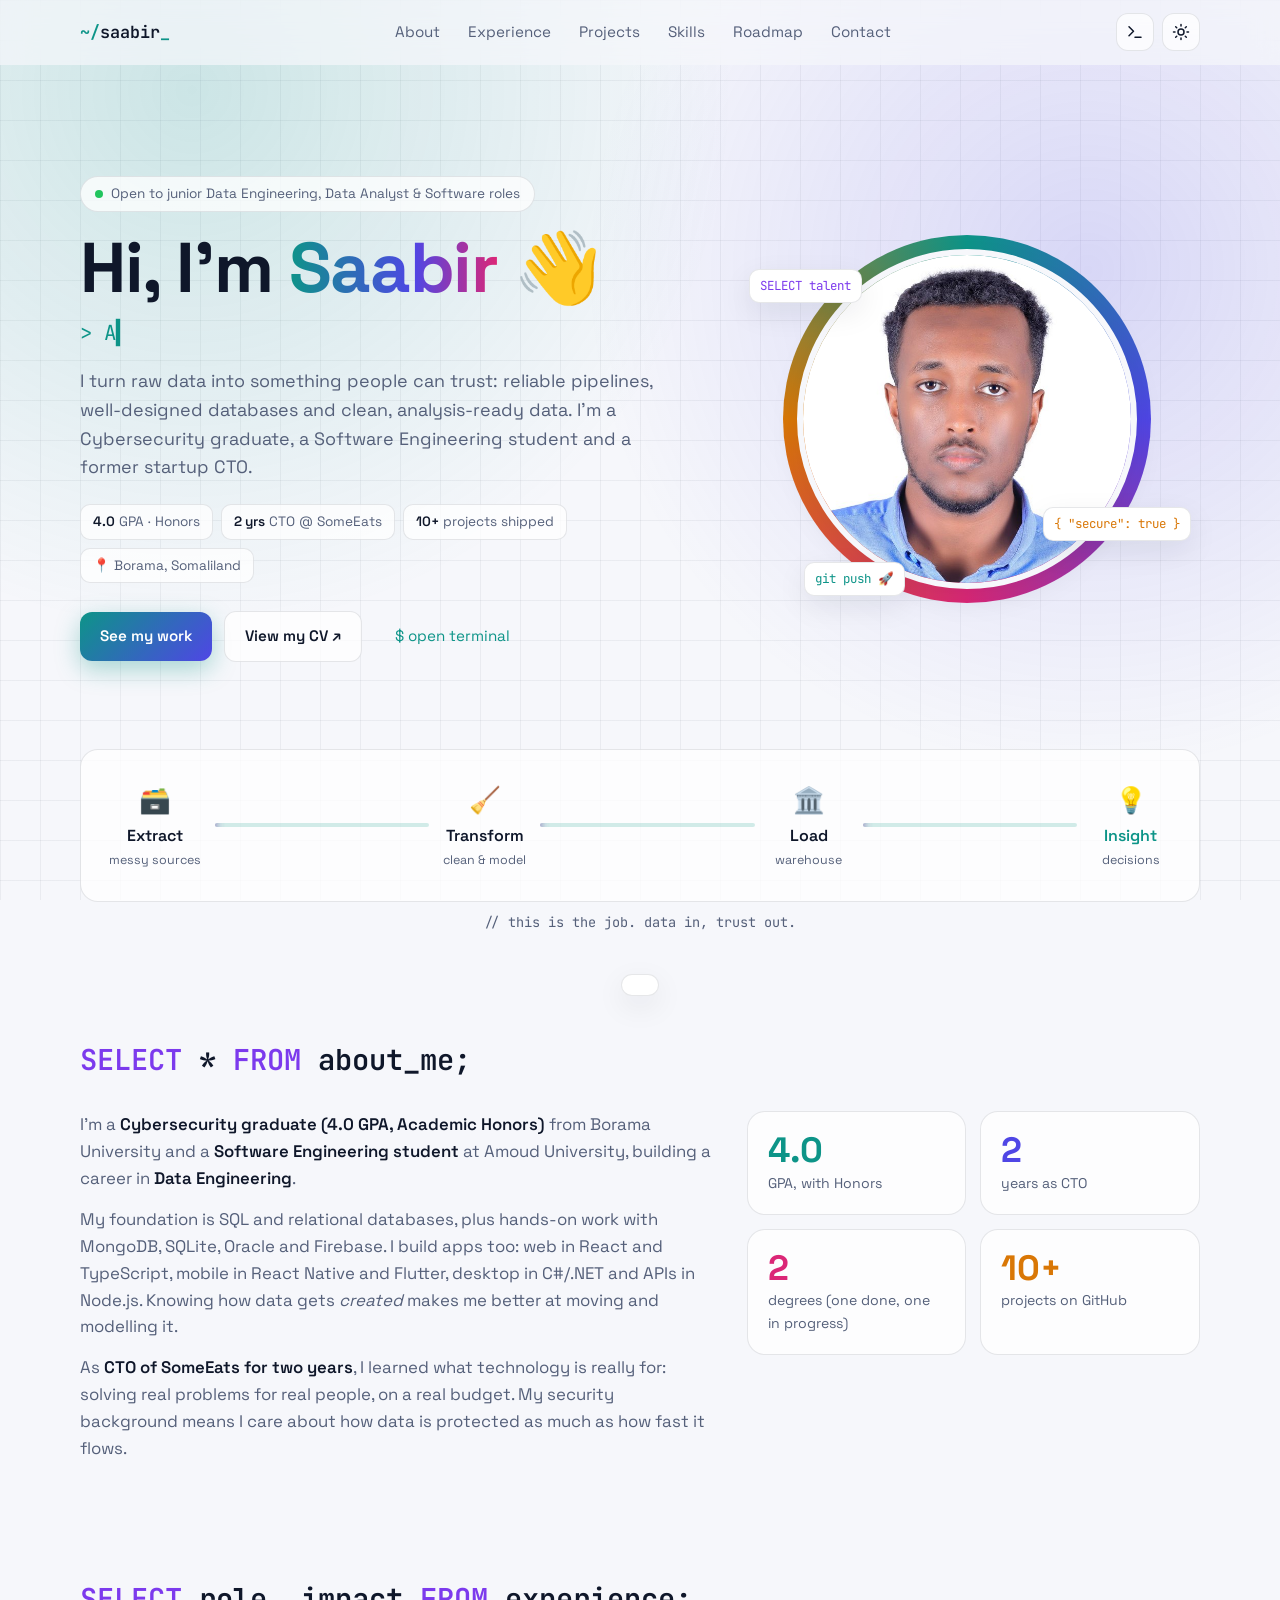
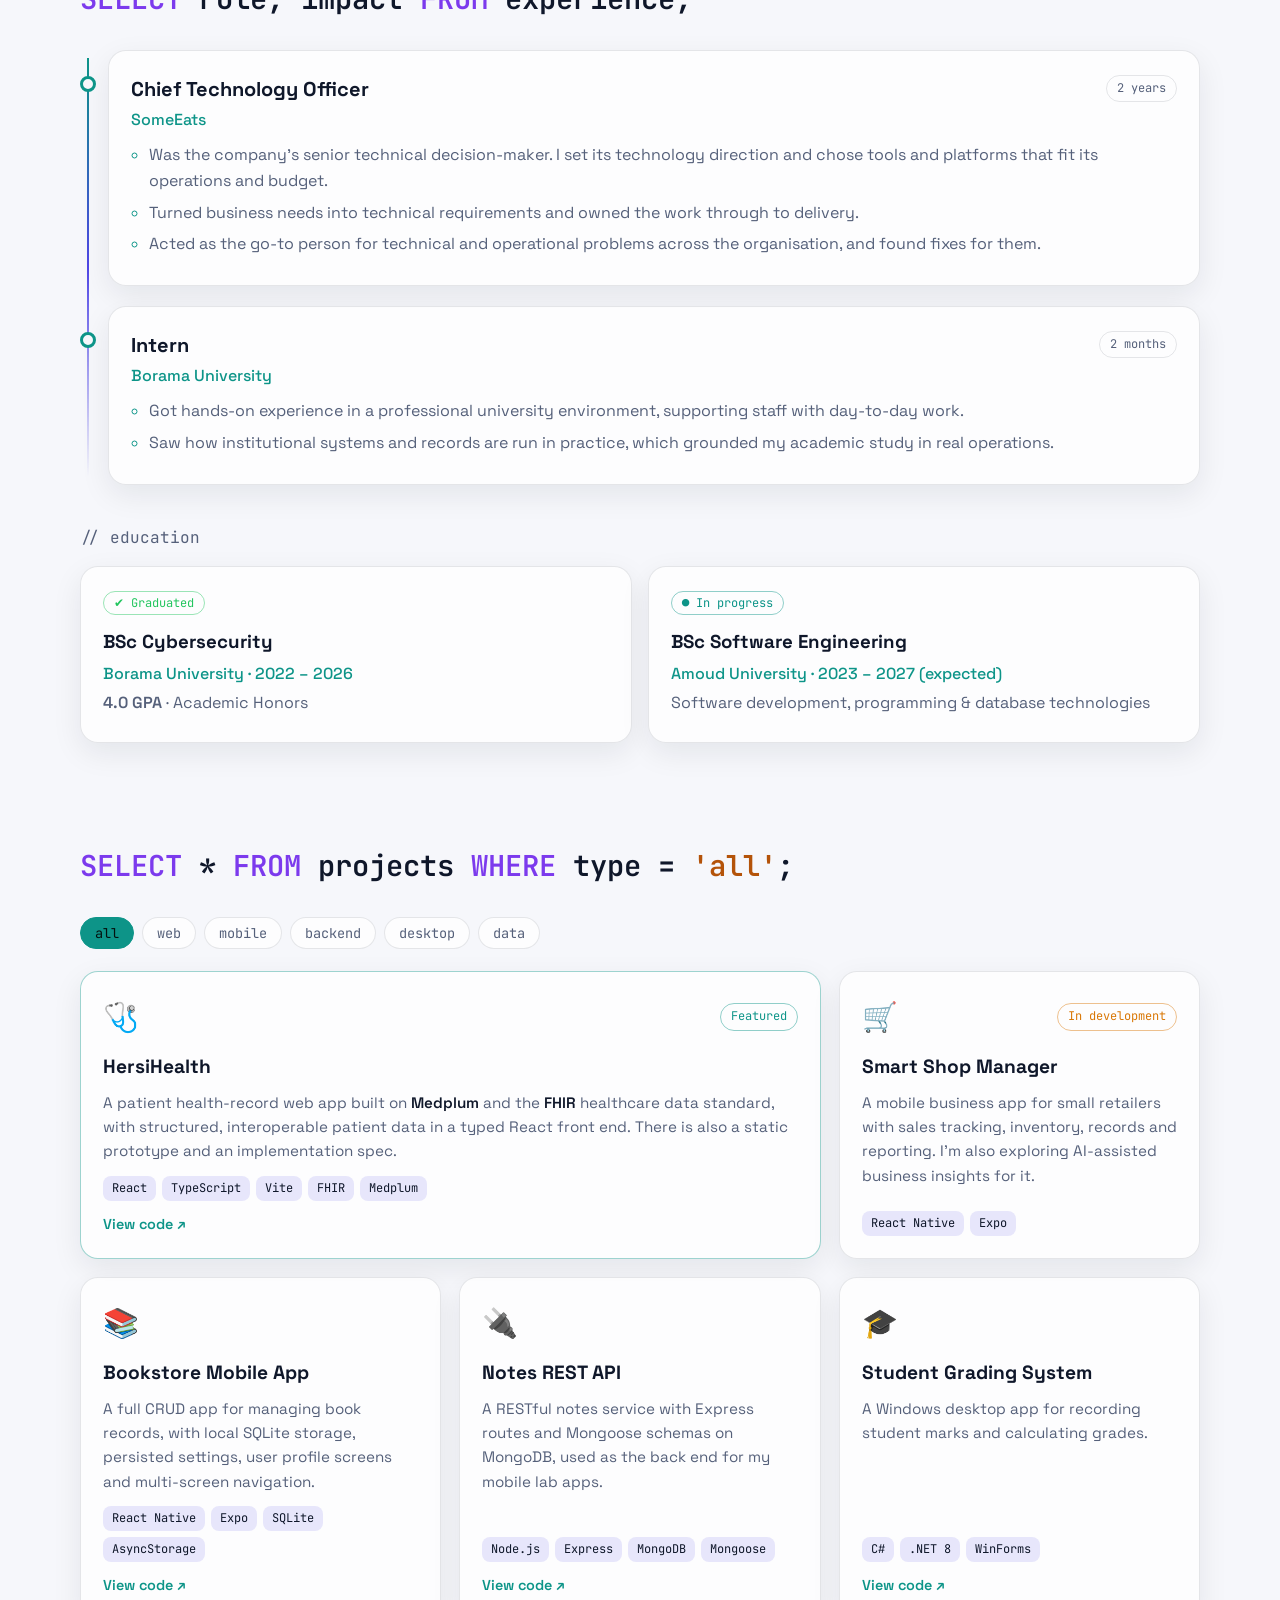
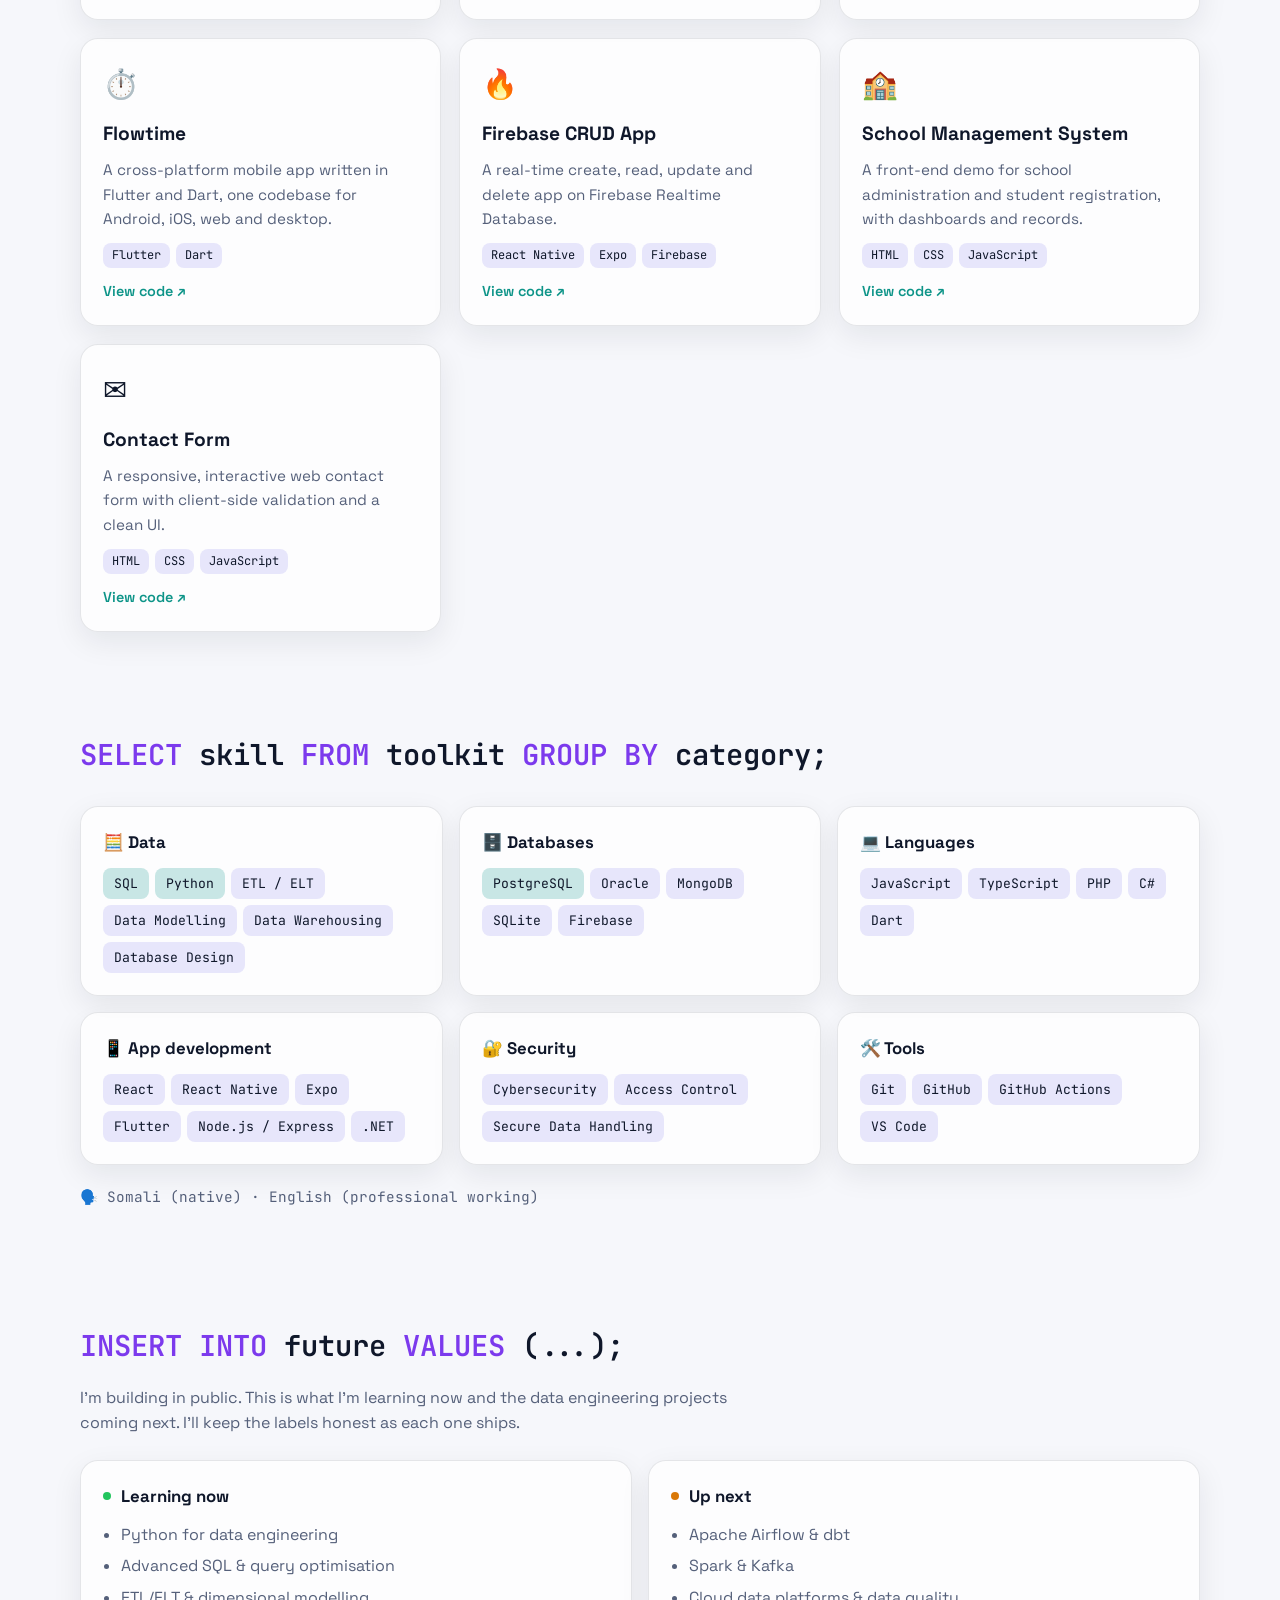
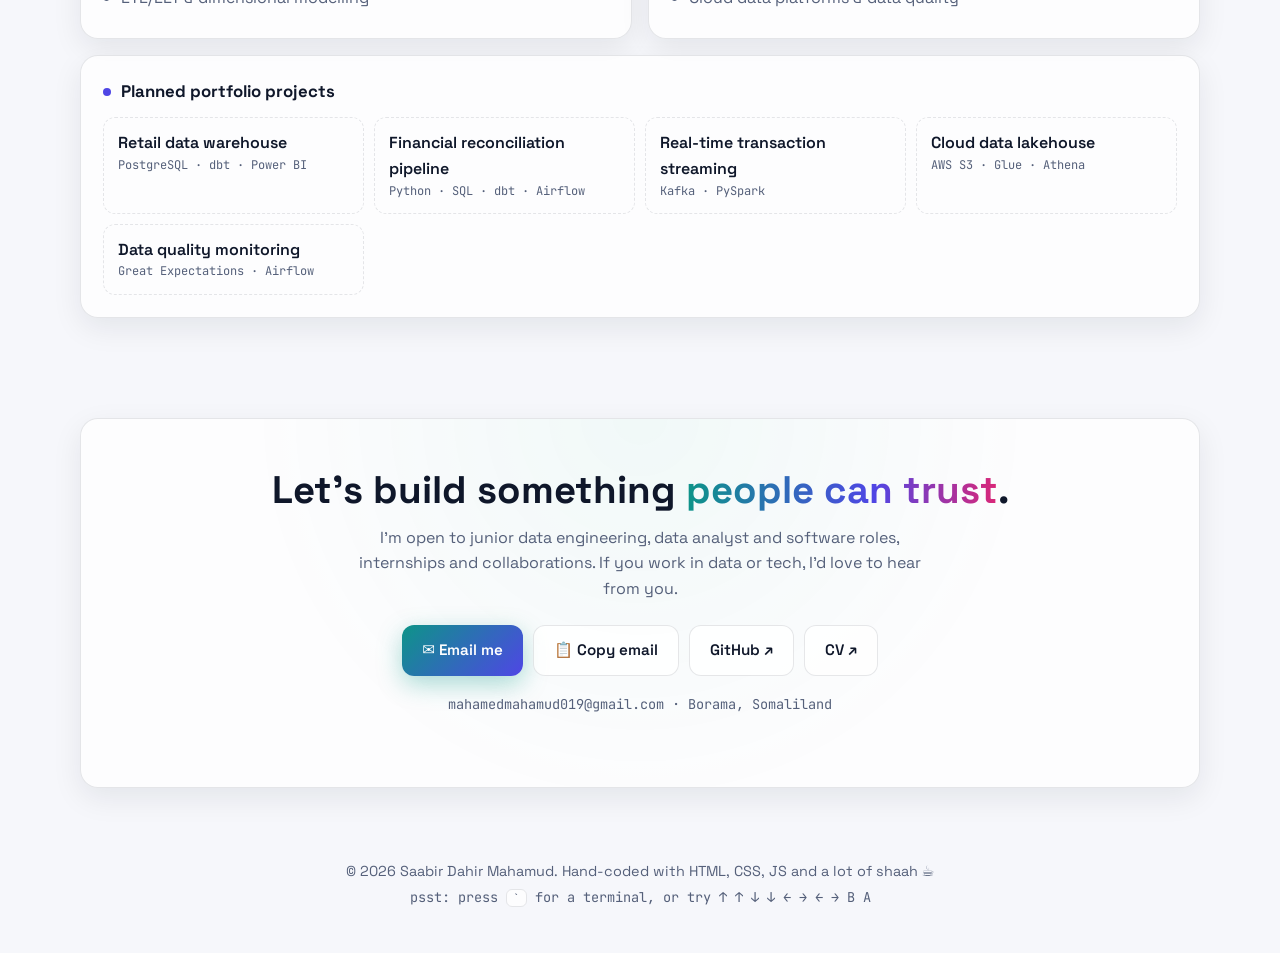
==== index.html @ 899d1f07 "Launch portfolio site and CV Co-Authored-By: Claude Opus 5.5 <noreply@anthropic.com>" ====
<!DOCTYPE html>
<html lang="en">
<head>
  <meta charset="UTF-8">
  <meta name="viewport" content="width=device-width, initial-scale=1.0">
  <title>Saabir Dahir Mahamud · Data Engineer in the making</title>
  <meta name="description" content="Saabir Dahir Mahamud: aspiring Data Engineer, Cybersecurity graduate (4.0 GPA, Honors), Software Engineering student and former CTO of SomeEats. Based in Borama, Somaliland.">
  <meta property="og:title" content="Saabir Dahir Mahamud · Data Engineer in the making">
  <meta property="og:description" content="I turn raw data into something people can trust.">
  <meta property="og:image" content="https://mahamed7.github.io/assets/saabir.jpg">
  <meta name="theme-color" content="#0b1020">
  <link rel="icon" href="data:image/svg+xml,<svg xmlns='http://www.w3.org/2000/svg' viewBox='0 0 100 100'><rect width='100' height='100' rx='22' fill='%230b1020'/><text x='50' y='68' font-size='52' text-anchor='middle' fill='%232dd4bf' font-family='monospace' font-weight='700'>S_</text></svg>">
  <link rel="preconnect" href="https://fonts.googleapis.com">
  <link rel="preconnect" href="https://fonts.gstatic.com" crossorigin>
  <link href="https://fonts.googleapis.com/css2?family=JetBrains+Mono:wght@400;600&family=Space+Grotesk:wght@400;500;600;700&display=swap" rel="stylesheet">
  <link rel="stylesheet" href="style.css">
  <script>
    // Apply saved/system theme before paint to avoid a flash
    (function () {
      var t = null;
      try { t = localStorage.getItem('theme'); } catch (e) {}
      if (!t) t = window.matchMedia && window.matchMedia('(prefers-color-scheme: light)').matches ? 'light' : 'dark';
      document.documentElement.setAttribute('data-theme', t);
    })();
  </script>
</head>
<body>
  <div class="bg-grid" aria-hidden="true"></div>
  <div class="progress" id="progress" aria-hidden="true"></div>

  <!-- ========== NAV ========== -->
  <header class="nav" id="nav">
    <div class="wrap nav-inner">
      <a href="#top" class="logo" aria-label="Home"><span class="prompt">~/</span>saabir<span class="caret">_</span></a>
      <nav class="nav-links" id="navLinks" aria-label="Main">
        <a href="#about">About</a>
        <a href="#experience">Experience</a>
        <a href="#projects">Projects</a>
        <a href="#skills">Skills</a>
        <a href="#roadmap">Roadmap</a>
        <a href="#contact">Contact</a>
      </nav>
      <div class="nav-actions">
        <button class="icon-btn" id="termBtn" title="Open terminal (press `)" aria-label="Open terminal">
          <svg viewBox="0 0 24 24" width="18" height="18" fill="none" stroke="currentColor" stroke-width="2" stroke-linecap="round" stroke-linejoin="round"><polyline points="4 17 10 11 4 5"/><line x1="12" y1="19" x2="20" y2="19"/></svg>
        </button>
        <button class="icon-btn" id="themeBtn" title="Toggle theme" aria-label="Toggle light and dark theme">
          <svg class="sun" viewBox="0 0 24 24" width="18" height="18" fill="none" stroke="currentColor" stroke-width="2" stroke-linecap="round"><circle cx="12" cy="12" r="4"/><path d="M12 2v2M12 20v2M4.9 4.9l1.4 1.4M17.7 17.7l1.4 1.4M2 12h2M20 12h2M4.9 19.1l1.4-1.4M17.7 6.3l1.4-1.4"/></svg>
          <svg class="moon" viewBox="0 0 24 24" width="18" height="18" fill="none" stroke="currentColor" stroke-width="2" stroke-linecap="round" stroke-linejoin="round"><path d="M21 12.8A9 9 0 1 1 11.2 3a7 7 0 0 0 9.8 9.8z"/></svg>
        </button>
        <button class="icon-btn menu-btn" id="menuBtn" aria-label="Open menu" aria-expanded="false">
          <svg viewBox="0 0 24 24" width="20" height="20" fill="none" stroke="currentColor" stroke-width="2" stroke-linecap="round"><path d="M4 7h16M4 12h16M4 17h16"/></svg>
        </button>
      </div>
    </div>
  </header>

  <main id="top">
    <!-- ========== HERO ========== -->
    <section class="hero wrap">
      <div class="hero-text">
        <span class="status-chip"><span class="dot"></span> Open to junior Data Engineering, Data Analyst &amp; Software roles</span>
        <h1>Hi, I'm <span class="grad">Saabir</span> <span class="wave" aria-hidden="true">👋</span></h1>
        <p class="role mono">&gt; <span id="typed">Aspiring Data Engineer</span><span class="cursor">▍</span></p>
        <p class="lead">I turn raw data into something people can trust: reliable pipelines, well-designed databases and clean, analysis-ready data. I'm a Cybersecurity graduate, a Software Engineering student and a former startup CTO.</p>
        <div class="hero-badges">
          <span class="badge"><b>4.0</b> GPA · Honors</span>
          <span class="badge"><b>2 yrs</b> CTO @ SomeEats</span>
          <span class="badge"><b>10+</b> projects shipped</span>
          <span class="badge">📍 Borama, Somaliland</span>
        </div>
        <div class="hero-cta">
          <a href="#projects" class="btn primary">See my work</a>
          <a href="resume.html" class="btn ghost">View my CV ↗</a>
          <button class="btn text mono" id="heroTerm">$ open terminal</button>
        </div>
      </div>
      <div class="hero-photo">
        <div class="ring" aria-hidden="true"></div>
        <img src="assets/saabir.jpg" alt="Portrait of Saabir Dahir Mahamud" width="320" height="320">
        <div class="float-tag t1 mono">SELECT talent</div>
        <div class="float-tag t2 mono">{ "secure": true }</div>
        <div class="float-tag t3 mono">git push 🚀</div>
      </div>
    </section>

    <!-- ========== PIPELINE ========== -->
    <section class="wrap pipeline-wrap" aria-label="How I think about data">
      <div class="pipeline" id="pipeline">
        <div class="stage"><span class="ico">🗃️</span><b>Extract</b><small>messy sources</small></div>
        <div class="pipe"><i></i><i></i><i></i></div>
        <div class="stage"><span class="ico">🧹</span><b>Transform</b><small>clean &amp; model</small></div>
        <div class="pipe"><i></i><i></i><i></i></div>
        <div class="stage"><span class="ico">🏛️</span><b>Load</b><small>warehouse</small></div>
        <div class="pipe"><i></i><i></i><i></i></div>
        <div class="stage glow"><span class="ico">💡</span><b>Insight</b><small>decisions</small></div>
      </div>
      <p class="pipeline-cap mono">// this is the job. data in, trust out.</p>
    </section>

    <!-- ========== ABOUT ========== -->
    <section id="about" class="section wrap reveal">
      <h2 class="sec-title"><span class="mono kw">SELECT</span> * <span class="mono kw">FROM</span> about_me;</h2>
      <div class="about-grid">
        <div class="about-text">
          <p>I'm a <b>Cybersecurity graduate (4.0 GPA, Academic Honors)</b> from Borama University and a <b>Software Engineering student</b> at Amoud University, building a career in <b>Data Engineering</b>.</p>
          <p>My foundation is SQL and relational databases, plus hands-on work with MongoDB, SQLite, Oracle and Firebase. I build apps too: web in React and TypeScript, mobile in React Native and Flutter, desktop in C#/.NET and APIs in Node.js. Knowing how data gets <i>created</i> makes me better at moving and modelling it.</p>
          <p>As <b>CTO of SomeEats for two years</b>, I learned what technology is really for: solving real problems for real people, on a real budget. My security background means I care about how data is protected as much as how fast it flows.</p>
        </div>
        <div class="facts">
          <div class="fact"><span class="num" data-count="4.0" data-dec="1">0</span><span>GPA, with Honors</span></div>
          <div class="fact"><span class="num" data-count="2">0</span><span>years as CTO</span></div>
          <div class="fact"><span class="num" data-count="2">0</span><span>degrees (one done, one in progress)</span></div>
          <div class="fact"><span class="num" data-count="10" data-suffix="+">0</span><span>projects on GitHub</span></div>
        </div>
      </div>
    </section>

    <!-- ========== EXPERIENCE ========== -->
    <section id="experience" class="section wrap reveal">
      <h2 class="sec-title"><span class="mono kw">SELECT</span> role, impact <span class="mono kw">FROM</span> experience;</h2>
      <ol class="timeline">
        <li class="tl-item">
          <div class="tl-dot"></div>
          <div class="card">
            <div class="tl-head">
              <h3>Chief Technology Officer</h3>
              <span class="pill">2 years</span>
            </div>
            <p class="org">SomeEats</p>
            <ul class="bullets">
              <li>Was the company's senior technical decision-maker. I set its technology direction and chose tools and platforms that fit its operations and budget.</li>
              <li>Turned business needs into technical requirements and owned the work through to delivery.</li>
              <li>Acted as the go-to person for technical and operational problems across the organisation, and found fixes for them.</li>
            </ul>
          </div>
        </li>
        <li class="tl-item">
          <div class="tl-dot"></div>
          <div class="card">
            <div class="tl-head">
              <h3>Intern</h3>
              <span class="pill">2 months</span>
            </div>
            <p class="org">Borama University</p>
            <ul class="bullets">
              <li>Got hands-on experience in a professional university environment, supporting staff with day-to-day work.</li>
              <li>Saw how institutional systems and records are run in practice, which grounded my academic study in real operations.</li>
            </ul>
          </div>
        </li>
      </ol>

      <h3 class="sub-title mono">// education</h3>
      <div class="edu-grid">
        <div class="card edu">
          <span class="pill done">✔ Graduated</span>
          <h3>BSc Cybersecurity</h3>
          <p class="org">Borama University · 2022 – 2026</p>
          <p><b>4.0 GPA</b> · Academic Honors</p>
        </div>
        <div class="card edu">
          <span class="pill live">● In progress</span>
          <h3>BSc Software Engineering</h3>
          <p class="org">Amoud University · 2023 – 2027 (expected)</p>
          <p>Software development, programming &amp; database technologies</p>
        </div>
      </div>
    </section>

    <!-- ========== PROJECTS ========== -->
    <section id="projects" class="section wrap reveal">
      <h2 class="sec-title"><span class="mono kw">SELECT</span> * <span class="mono kw">FROM</span> projects <span class="mono kw">WHERE</span> type = <span class="mono str" id="whereVal">'all'</span>;</h2>
      <div class="filters" role="group" aria-label="Filter projects">
        <button class="chip active" data-filter="all">all</button>
        <button class="chip" data-filter="web">web</button>
        <button class="chip" data-filter="mobile">mobile</button>
        <button class="chip" data-filter="backend">backend</button>
        <button class="chip" data-filter="desktop">desktop</button>
        <button class="chip" data-filter="data">data</button>
      </div>
      <div class="projects-grid" id="projectsGrid">
        <article class="card project featured" data-type="web data">
          <div class="p-top"><span class="p-emoji">🩺</span><span class="pill live">Featured</span></div>
          <h3>HersiHealth</h3>
          <p>A patient health-record web app built on <b>Medplum</b> and the <b>FHIR</b> healthcare data standard, with structured, interoperable patient data in a typed React front end. There is also a static prototype and an implementation spec.</p>
          <div class="tags"><span>React</span><span>TypeScript</span><span>Vite</span><span>FHIR</span><span>Medplum</span></div>
          <a class="p-link" href="https://github.com/mahamed7/Projects/tree/main/Hersi" target="_blank" rel="noopener">View code ↗</a>
        </article>
        <article class="card project" data-type="mobile data">
          <div class="p-top"><span class="p-emoji">🛒</span><span class="pill wip">In development</span></div>
          <h3>Smart Shop Manager</h3>
          <p>A mobile business app for small retailers with sales tracking, inventory, records and reporting. I'm also exploring AI-assisted business insights for it.</p>
          <div class="tags"><span>React Native</span><span>Expo</span></div>
        </article>
        <article class="card project" data-type="mobile data">
          <div class="p-top"><span class="p-emoji">📚</span></div>
          <h3>Bookstore Mobile App</h3>
          <p>A full CRUD app for managing book records, with local SQLite storage, persisted settings, user profile screens and multi-screen navigation.</p>
          <div class="tags"><span>React Native</span><span>Expo</span><span>SQLite</span><span>AsyncStorage</span></div>
          <a class="p-link" href="https://github.com/mahamed7/BookStore" target="_blank" rel="noopener">View code ↗</a>
        </article>
        <article class="card project" data-type="backend data">
          <div class="p-top"><span class="p-emoji">🔌</span></div>
          <h3>Notes REST API</h3>
          <p>A RESTful notes service with Express routes and Mongoose schemas on MongoDB, used as the back end for my mobile lab apps.</p>
          <div class="tags"><span>Node.js</span><span>Express</span><span>MongoDB</span><span>Mongoose</span></div>
          <a class="p-link" href="https://github.com/mahamed7/Projects/tree/main/mobile-lab-server" target="_blank" rel="noopener">View code ↗</a>
        </article>
        <article class="card project" data-type="desktop">
          <div class="p-top"><span class="p-emoji">🎓</span></div>
          <h3>Student Grading System</h3>
          <p>A Windows desktop app for recording student marks and calculating grades.</p>
          <div class="tags"><span>C#</span><span>.NET 8</span><span>WinForms</span></div>
          <a class="p-link" href="https://github.com/mahamed7/Projects/tree/main/StudentGradingSystem" target="_blank" rel="noopener">View code ↗</a>
        </article>
        <article class="card project" data-type="mobile">
          <div class="p-top"><span class="p-emoji">⏱️</span></div>
          <h3>Flowtime</h3>
          <p>A cross-platform mobile app written in Flutter and Dart, one codebase for Android, iOS, web and desktop.</p>
          <div class="tags"><span>Flutter</span><span>Dart</span></div>
          <a class="p-link" href="https://github.com/mahamed7/Projects/tree/main/mobile-app-two" target="_blank" rel="noopener">View code ↗</a>
        </article>
        <article class="card project" data-type="mobile backend">
          <div class="p-top"><span class="p-emoji">🔥</span></div>
          <h3>Firebase CRUD App</h3>
          <p>A real-time create, read, update and delete app on Firebase Realtime Database.</p>
          <div class="tags"><span>React Native</span><span>Expo</span><span>Firebase</span></div>
          <a class="p-link" href="https://github.com/mahamed7/Projects/tree/main/firebase-crud-app" target="_blank" rel="noopener">View code ↗</a>
        </article>
        <article class="card project" data-type="web">
          <div class="p-top"><span class="p-emoji">🏫</span></div>
          <h3>School Management System</h3>
          <p>A front-end demo for school administration and student registration, with dashboards and records.</p>
          <div class="tags"><span>HTML</span><span>CSS</span><span>JavaScript</span></div>
          <a class="p-link" href="https://github.com/mahamed7/Projects/tree/main/school-management-system" target="_blank" rel="noopener">View code ↗</a>
        </article>
        <article class="card project" data-type="web">
          <div class="p-top"><span class="p-emoji">✉️</span></div>
          <h3>Contact Form</h3>
          <p>A responsive, interactive web contact form with client-side validation and a clean UI.</p>
          <div class="tags"><span>HTML</span><span>CSS</span><span>JavaScript</span></div>
          <a class="p-link" href="https://github.com/mahamed7/Contact-us-form" target="_blank" rel="noopener">View code ↗</a>
        </article>
      </div>
      <p class="empty mono" id="emptyMsg" hidden>0 rows returned. Try another filter 🙂</p>
    </section>

    <!-- ========== SKILLS ========== -->
    <section id="skills" class="section wrap reveal">
      <h2 class="sec-title"><span class="mono kw">SELECT</span> skill <span class="mono kw">FROM</span> toolkit <span class="mono kw">GROUP BY</span> category;</h2>
      <div class="skills-grid">
        <div class="card skill-card">
          <h3>🧮 Data</h3>
          <div class="tags big"><span class="hot">SQL</span><span class="hot">Python</span><span>ETL / ELT</span><span>Data Modelling</span><span>Data Warehousing</span><span>Database Design</span></div>
        </div>
        <div class="card skill-card">
          <h3>🗄️ Databases</h3>
          <div class="tags big"><span class="hot">PostgreSQL</span><span>Oracle</span><span>MongoDB</span><span>SQLite</span><span>Firebase</span></div>
        </div>
        <div class="card skill-card">
          <h3>💻 Languages</h3>
          <div class="tags big"><span>JavaScript</span><span>TypeScript</span><span>PHP</span><span>C#</span><span>Dart</span></div>
        </div>
        <div class="card skill-card">
          <h3>📱 App development</h3>
          <div class="tags big"><span>React</span><span>React Native</span><span>Expo</span><span>Flutter</span><span>Node.js / Express</span><span>.NET</span></div>
        </div>
        <div class="card skill-card">
          <h3>🔐 Security</h3>
          <div class="tags big"><span>Cybersecurity</span><span>Access Control</span><span>Secure Data Handling</span></div>
        </div>
        <div class="card skill-card">
          <h3>🛠️ Tools</h3>
          <div class="tags big"><span>Git</span><span>GitHub</span><span>GitHub Actions</span><span>VS Code</span></div>
        </div>
      </div>
      <p class="langs mono">🗣️ Somali (native) · English (professional working)</p>
    </section>

    <!-- ========== ROADMAP ========== -->
    <section id="roadmap" class="section wrap reveal">
      <h2 class="sec-title"><span class="mono kw">INSERT INTO</span> future <span class="mono kw">VALUES</span> (...);</h2>
      <p class="sec-lead">I'm building in public. This is what I'm learning now and the data engineering projects coming next. I'll keep the labels honest as each one ships.</p>
      <div class="roadmap">
        <div class="card road-col">
          <h3><span class="dot live"></span> Learning now</h3>
          <ul>
            <li>Python for data engineering</li>
            <li>Advanced SQL &amp; query optimisation</li>
            <li>ETL/ELT &amp; dimensional modelling</li>
          </ul>
        </div>
        <div class="card road-col">
          <h3><span class="dot next"></span> Up next</h3>
          <ul>
            <li>Apache Airflow &amp; dbt</li>
            <li>Spark &amp; Kafka</li>
            <li>Cloud data platforms &amp; data quality</li>
          </ul>
        </div>
        <div class="card road-col wide">
          <h3><span class="dot plan"></span> Planned portfolio projects</h3>
          <ul class="planned">
            <li><b>Retail data warehouse</b><span>PostgreSQL · dbt · Power BI</span></li>
            <li><b>Financial reconciliation pipeline</b><span>Python · SQL · dbt · Airflow</span></li>
            <li><b>Real-time transaction streaming</b><span>Kafka · PySpark</span></li>
            <li><b>Cloud data lakehouse</b><span>AWS S3 · Glue · Athena</span></li>
            <li><b>Data quality monitoring</b><span>Great Expectations · Airflow</span></li>
          </ul>
        </div>
      </div>
    </section>

    <!-- ========== CONTACT ========== -->
    <section id="contact" class="section wrap reveal">
      <div class="card contact-card">
        <h2 class="contact-title">Let's build something <span class="grad">people can trust</span>.</h2>
        <p>I'm open to junior data engineering, data analyst and software roles, internships and collaborations. If you work in data or tech, I'd love to hear from you.</p>
        <div class="contact-actions">
          <a class="btn primary" href="mailto:mahamedmahamud019@gmail.com">✉️ Email me</a>
          <button class="btn ghost" id="copyEmail" data-email="mahamedmahamud019@gmail.com">📋 Copy email</button>
          <a class="btn ghost" href="https://github.com/mahamed7" target="_blank" rel="noopener">GitHub ↗</a>
          <a class="btn ghost" href="resume.html">CV ↗</a>
        </div>
        <p class="mono small muted">mahamedmahamud019@gmail.com · Borama, Somaliland</p>
      </div>
    </section>
  </main>

  <footer class="footer wrap">
    <p>© <span id="year"></span> Saabir Dahir Mahamud. Hand-coded with HTML, CSS, JS and a lot of shaah ☕</p>
    <p class="mono small muted">psst: press <kbd>`</kbd> for a terminal, or try ↑ ↑ ↓ ↓ ← → ← → B A</p>
  </footer>

  <!-- ========== TERMINAL ========== -->
  <div class="term-overlay" id="term" hidden>
    <div class="term" role="dialog" aria-modal="true" aria-label="Terminal">
      <div class="term-bar">
        <span class="tb r" id="termClose" title="Close"></span><span class="tb y"></span><span class="tb g"></span>
        <span class="term-title mono">saabir@portfolio: ~</span>
      </div>
      <div class="term-body mono" id="termBody"></div>
      <form class="term-input mono" id="termForm" autocomplete="off">
        <label for="termIn" class="ps1">saabir@portfolio:~$</label>
        <input id="termIn" type="text" spellcheck="false" autocapitalize="off" aria-label="Terminal command">
      </form>
    </div>
  </div>

  <div class="toast" id="toast" role="status" aria-live="polite"></div>
  <canvas id="confetti" aria-hidden="true"></canvas>

  <script src="script.js"></script>
</body>
</html>
---- style.css ----
/* ===== Tokens ===== */
:root {
  --bg: #0b1020;
  --bg-2: #0f1630;
  --card: rgba(255, 255, 255, 0.04);
  --card-solid: #121a36;
  --border: rgba(255, 255, 255, 0.09);
  --text: #e6e9f5;
  --muted: #9aa3c0;
  --accent: #2dd4bf;
  --accent-2: #818cf8;
  --accent-3: #fbbf24;
  --pink: #f472b6;
  --kw: #c084fc;
  --str: #fbbf24;
  --grid: rgba(255, 255, 255, 0.035);
  --shadow: 0 10px 40px rgba(0, 0, 0, 0.35);
  --radius: 18px;
  --font: "Space Grotesk", system-ui, -apple-system, "Segoe UI", sans-serif;
  --mono: "JetBrains Mono", ui-monospace, Consolas, monospace;
}
:root[data-theme="light"] {
  --bg: #f6f7fb;
  --bg-2: #eef0f8;
  --card: rgba(255, 255, 255, 0.75);
  --card-solid: #ffffff;
  --border: rgba(15, 23, 42, 0.1);
  --text: #0f172a;
  --muted: #55607a;
  --accent: #0d9488;
  --accent-2: #4f46e5;
  --accent-3: #d97706;
  --pink: #db2777;
  --kw: #7c3aed;
  --str: #b45309;
  --grid: rgba(15, 23, 42, 0.05);
  --shadow: 0 10px 30px rgba(15, 23, 42, 0.08);
}

/* ===== Base ===== */
*, *::before, *::after { box-sizing: border-box; }
html { scroll-behavior: smooth; scroll-padding-top: 80px; }
body {
  margin: 0;
  font-family: var(--font);
  background: var(--bg);
  color: var(--text);
  line-height: 1.6;
  overflow-x: hidden;
  transition: background 0.3s, color 0.3s;
}
img { max-width: 100%; display: block; }
a { color: inherit; }
b { font-weight: 600; }
.mono { font-family: var(--mono); }
.muted { color: var(--muted); }
.small { font-size: 0.85rem; }
.wrap { width: min(1120px, 100% - 32px); margin-inline: auto; }
kbd {
  font-family: var(--mono); font-size: 0.8em; padding: 1px 6px;
  border: 1px solid var(--border); border-radius: 6px; background: var(--card);
}
::selection { background: var(--accent); color: #04120f; }

.bg-grid {
  position: fixed; inset: 0; z-index: -1; pointer-events: none;
  background-image:
    radial-gradient(circle at 15% 10%, color-mix(in srgb, var(--accent) 18%, transparent), transparent 40%),
    radial-gradient(circle at 85% 30%, color-mix(in srgb, var(--accent-2) 18%, transparent), transparent 40%),
    linear-gradient(var(--grid) 1px, transparent 1px),
    linear-gradient(90deg, var(--grid) 1px, transparent 1px);
  background-size: auto, auto, 40px 40px, 40px 40px;
}
.progress {
  position: fixed; top: 0; left: 0; height: 3px; width: 0; z-index: 100;
  background: linear-gradient(90deg, var(--accent), var(--accent-2), var(--pink));
}
.grad {
  background: linear-gradient(90deg, var(--accent), var(--accent-2) 60%, var(--pink));
  -webkit-background-clip: text; background-clip: text; color: transparent;
}

/* ===== Nav ===== */
.nav {
  position: sticky; top: 0; z-index: 50;
  backdrop-filter: blur(14px); -webkit-backdrop-filter: blur(14px);
  background: color-mix(in srgb, var(--bg) 70%, transparent);
  border-bottom: 1px solid transparent;
  transition: border-color 0.3s;
}
.nav.scrolled { border-bottom-color: var(--border); }
.nav-inner { display: flex; align-items: center; justify-content: space-between; height: 64px; gap: 16px; }
.logo { font-family: var(--mono); font-weight: 600; text-decoration: none; font-size: 1.05rem; }
.logo .prompt { color: var(--accent); }
.caret { animation: blink 1s steps(1) infinite; color: var(--accent); }
.nav-links { display: flex; gap: 4px; }
.nav-links a {
  text-decoration: none; color: var(--muted); padding: 6px 12px; border-radius: 999px;
  font-size: 0.95rem; transition: color 0.2s, background 0.2s;
}
.nav-links a:hover, .nav-links a.active { color: var(--text); background: var(--card); }
.nav-actions { display: flex; gap: 8px; }
.icon-btn {
  width: 38px; height: 38px; display: grid; place-items: center; cursor: pointer;
  border-radius: 12px; border: 1px solid var(--border); background: var(--card); color: var(--text);
  transition: transform 0.2s, border-color 0.2s;
}
.icon-btn:hover { transform: translateY(-2px); border-color: var(--accent); }
:root[data-theme="dark"] .sun, :root[data-theme="light"] .moon { display: none; }
.menu-btn { display: none; }

/* ===== Buttons ===== */
.btn {
  display: inline-flex; align-items: center; gap: 8px; cursor: pointer;
  padding: 12px 20px; border-radius: 12px; font: inherit; font-weight: 600; font-size: 0.95rem;
  text-decoration: none; border: 1px solid var(--border); background: var(--card); color: var(--text);
  transition: transform 0.2s, box-shadow 0.2s, border-color 0.2s;
}
.btn:hover { transform: translateY(-2px); border-color: var(--accent); }
.btn.primary {
  background: linear-gradient(135deg, var(--accent), var(--accent-2)); color: #fff; border: 0;
  box-shadow: 0 8px 24px color-mix(in srgb, var(--accent) 35%, transparent);
}
.btn.text { background: none; border-color: transparent; color: var(--accent); font-weight: 400; }
.btn.text:hover { border-color: transparent; }

/* ===== Hero ===== */
.hero {
  display: grid; grid-template-columns: 1.3fr 1fr; gap: 48px; align-items: center;
  padding: 72px 0 40px; min-height: calc(100vh - 64px - 160px);
}
.status-chip {
  display: inline-flex; align-items: center; gap: 8px; font-size: 0.85rem;
  padding: 6px 14px; border-radius: 999px; border: 1px solid var(--border); background: var(--card); color: var(--muted);
}
.dot { width: 8px; height: 8px; border-radius: 50%; background: #22c55e; display: inline-block; box-shadow: 0 0 0 0 #22c55e; animation: pulse 2s infinite; }
h1 { font-size: clamp(2.6rem, 6vw, 4.4rem); line-height: 1.05; margin: 20px 0 10px; letter-spacing: -0.02em; }
.wave { display: inline-block; animation: wave 2.4s ease-in-out infinite; transform-origin: 70% 70%; }
.role { font-size: clamp(1.05rem, 2.2vw, 1.3rem); color: var(--accent); margin: 0 0 18px; min-height: 1.6em; }
.cursor { animation: blink 1s steps(1) infinite; }
.lead { font-size: 1.12rem; color: var(--muted); max-width: 56ch; margin: 0 0 22px; }
.hero-badges { display: flex; flex-wrap: wrap; gap: 8px; margin-bottom: 28px; }
.badge {
  font-size: 0.85rem; padding: 6px 12px; border-radius: 10px;
  background: var(--card); border: 1px solid var(--border); color: var(--muted);
}
.badge b { color: var(--text); }
.hero-cta { display: flex; flex-wrap: wrap; gap: 12px; align-items: center; }

.hero-photo { position: relative; justify-self: center; width: min(340px, 80vw); aspect-ratio: 1; }
.hero-photo img {
  position: relative; z-index: 1; width: 100%; height: 100%; object-fit: cover; border-radius: 50%;
  border: 6px solid var(--bg); box-shadow: var(--shadow);
}
.ring {
  position: absolute; inset: -14px; border-radius: 50%;
  background: conic-gradient(from 0deg, var(--accent), var(--accent-2), var(--pink), var(--accent-3), var(--accent));
  animation: spin 8s linear infinite; filter: blur(0.5px);
}
.float-tag {
  position: absolute; z-index: 2; font-size: 0.78rem; padding: 6px 10px; border-radius: 10px; white-space: nowrap;
  background: var(--card-solid); border: 1px solid var(--border); box-shadow: var(--shadow);
  animation: float 5s ease-in-out infinite;
}
.t1 { top: 6%; left: -14%; color: var(--kw); }
.t2 { bottom: 14%; right: -16%; color: var(--accent-3); animation-delay: -1.6s; }
.t3 { bottom: -2%; left: 2%; color: var(--accent); animation-delay: -3.2s; }

/* ===== Pipeline ===== */
.pipeline-wrap { padding: 8px 0 24px; }
.pipeline {
  display: flex; align-items: center; justify-content: space-between; gap: 6px;
  padding: 20px; border-radius: var(--radius); background: var(--card); border: 1px solid var(--border);
}
.stage {
  display: flex; flex-direction: column; align-items: center; text-align: center; gap: 2px;
  min-width: 96px; padding: 10px 8px; border-radius: 14px; transition: transform 0.25s, background 0.25s;
}
.stage:hover { transform: translateY(-4px); background: var(--card); }
.stage .ico { font-size: 1.6rem; }
.stage small { color: var(--muted); font-size: 0.78rem; }
.stage.glow b { color: var(--accent); }
.pipe {
  flex: 1; height: 4px; position: relative; overflow: hidden; border-radius: 4px;
  background: color-mix(in srgb, var(--accent) 18%, transparent);
}
.pipe i {
  position: absolute; top: 0; left: -12px; width: 12px; height: 4px; border-radius: 4px;
  background: var(--accent); box-shadow: 0 0 10px var(--accent);
  animation: flow 2.4s linear infinite;
}
.pipe i:nth-child(2) { animation-delay: 0.8s; background: var(--accent-2); box-shadow: 0 0 10px var(--accent-2); }
.pipe i:nth-child(3) { animation-delay: 1.6s; background: var(--pink); box-shadow: 0 0 10px var(--pink); }
.pipeline-cap { text-align: center; color: var(--muted); font-size: 0.85rem; margin: 10px 0 0; }

/* ===== Sections ===== */
.section { padding: 80px 0 20px; }
.sec-title { font-size: clamp(1.25rem, 3vw, 1.8rem); font-family: var(--mono); font-weight: 600; margin: 0 0 28px; word-break: break-word; }
.kw { color: var(--kw); }
.str { color: var(--str); }
.sec-lead { color: var(--muted); max-width: 70ch; margin: -12px 0 24px; }
.sub-title { color: var(--muted); font-weight: 400; margin: 40px 0 16px; font-size: 1rem; }
.card {
  background: var(--card); border: 1px solid var(--border); border-radius: var(--radius);
  padding: 22px; box-shadow: var(--shadow);
  transition: transform 0.25s, border-color 0.25s;
}
.pill {
  font-size: 0.75rem; font-family: var(--mono); padding: 3px 10px; border-radius: 999px;
  border: 1px solid var(--border); color: var(--muted); white-space: nowrap;
}
.pill.live { color: var(--accent); border-color: color-mix(in srgb, var(--accent) 45%, transparent); }
.pill.done { color: #22c55e; border-color: rgba(34, 197, 94, 0.45); }
.pill.wip { color: var(--accent-3); border-color: color-mix(in srgb, var(--accent-3) 45%, transparent); }

/* About */
.about-grid { display: grid; grid-template-columns: 1.4fr 1fr; gap: 32px; align-items: start; }
.about-text p { margin: 0 0 14px; color: var(--muted); font-size: 1.05rem; }
.about-text b { color: var(--text); }
.facts { display: grid; grid-template-columns: 1fr 1fr; gap: 14px; }
.fact {
  padding: 20px; border-radius: var(--radius); background: var(--card); border: 1px solid var(--border);
  display: flex; flex-direction: column; gap: 4px; transition: transform 0.25s;
}
.fact:hover { transform: translateY(-4px) rotate(-1deg); }
.fact .num { font-size: 2.2rem; font-weight: 700; line-height: 1; }
.fact:nth-child(1) .num { color: var(--accent); }
.fact:nth-child(2) .num { color: var(--accent-2); }
.fact:nth-child(3) .num { color: var(--pink); }
.fact:nth-child(4) .num { color: var(--accent-3); }
.fact span:last-child { color: var(--muted); font-size: 0.88rem; }

/* Timeline */
.timeline { list-style: none; padding: 0 0 0 28px; margin: 0; position: relative; }
.timeline::before {
  content: ""; position: absolute; left: 7px; top: 8px; bottom: 8px; width: 2px;
  background: linear-gradient(var(--accent), var(--accent-2), transparent);
}
.tl-item { position: relative; margin-bottom: 20px; }
.tl-dot {
  position: absolute; left: -28px; top: 26px; width: 16px; height: 16px; border-radius: 50%;
  background: var(--bg); border: 3px solid var(--accent);
}
.tl-head { display: flex; justify-content: space-between; align-items: center; gap: 12px; flex-wrap: wrap; }
.tl-head h3 { margin: 0; font-size: 1.25rem; }
.org { color: var(--accent); margin: 2px 0 10px; font-weight: 500; }
.bullets { margin: 0; padding-left: 18px; color: var(--muted); }
.bullets li { margin-bottom: 6px; }
.bullets li::marker { color: var(--accent); }
.edu-grid { display: grid; grid-template-columns: 1fr 1fr; gap: 16px; }
.edu h3 { margin: 12px 0 0; }
.edu p { margin: 4px 0; color: var(--muted); }
.edu p.org { color: var(--accent); }

/* Projects */
.filters { display: flex; flex-wrap: wrap; gap: 8px; margin-bottom: 22px; }
.chip {
  font-family: var(--mono); font-size: 0.85rem; padding: 6px 14px; border-radius: 999px; cursor: pointer;
  background: var(--card); border: 1px solid var(--border); color: var(--muted); transition: all 0.2s;
}
.chip:hover { color: var(--text); border-color: var(--accent); }
.chip.active { background: var(--accent); color: #04120f; border-color: var(--accent); }
.projects-grid { display: grid; grid-template-columns: repeat(auto-fill, minmax(300px, 1fr)); gap: 18px; }
.project { display: flex; flex-direction: column; gap: 8px; position: relative; overflow: hidden; }
.project::after {
  content: ""; position: absolute; inset: 0; pointer-events: none; opacity: 0; transition: opacity 0.3s;
  background: radial-gradient(400px circle at var(--mx, 50%) var(--my, 50%), color-mix(in srgb, var(--accent) 12%, transparent), transparent 50%);
}
.project:hover { transform: translateY(-6px); border-color: color-mix(in srgb, var(--accent) 50%, transparent); }
.project:hover::after { opacity: 1; }
.project.featured { grid-column: span 2; border-color: color-mix(in srgb, var(--accent) 40%, transparent); }
.project h3 { margin: 4px 0 0; font-size: 1.2rem; }
.project p { margin: 0; color: var(--muted); font-size: 0.95rem; flex: 1; }
.project p b { color: var(--text); }
.p-top { display: flex; justify-content: space-between; align-items: center; }
.p-emoji { font-size: 1.8rem; transition: transform 0.3s; }
.project:hover .p-emoji { transform: scale(1.2) rotate(-8deg); }
.p-link { color: var(--accent); text-decoration: none; font-weight: 600; font-size: 0.9rem; margin-top: 4px; }
.p-link:hover { text-decoration: underline; }
.project.hide { display: none; }
.project.pop { animation: pop 0.35s ease; }
.empty { color: var(--muted); }

.tags { display: flex; flex-wrap: wrap; gap: 6px; margin-top: 4px; }
.tags span {
  font-family: var(--mono); font-size: 0.75rem; padding: 3px 9px; border-radius: 8px;
  background: color-mix(in srgb, var(--accent-2) 12%, transparent); color: var(--text);
}
.tags.big span { font-size: 0.82rem; padding: 5px 11px; transition: transform 0.2s, background 0.2s; cursor: default; }
.tags.big span:hover { transform: translateY(-2px) scale(1.05); background: color-mix(in srgb, var(--accent) 22%, transparent); }
.tags span.hot { background: color-mix(in srgb, var(--accent) 22%, transparent); }

/* Skills */
.skills-grid { display: grid; grid-template-columns: repeat(3, 1fr); gap: 16px; }
.skill-card h3 { margin: 0 0 12px; font-size: 1.05rem; }
.skill-card:hover { transform: translateY(-4px); border-color: color-mix(in srgb, var(--accent-2) 50%, transparent); }
.langs { color: var(--muted); margin-top: 20px; font-size: 0.9rem; }

/* Roadmap */
.roadmap { display: grid; grid-template-columns: 1fr 1fr; gap: 16px; }
.road-col.wide { grid-column: span 2; }
.road-col h3 { margin: 0 0 12px; font-size: 1.05rem; display: flex; align-items: center; gap: 10px; }
.road-col ul { margin: 0; padding-left: 18px; color: var(--muted); }
.road-col li { margin-bottom: 6px; }
.dot.live { background: #22c55e; }
.dot.next { background: var(--accent-3); box-shadow: none; animation: none; }
.dot.plan { background: var(--accent-2); box-shadow: none; animation: none; }
.planned { list-style: none; padding: 0 !important; display: grid; grid-template-columns: repeat(auto-fill, minmax(220px, 1fr)); gap: 10px; }
.planned li {
  display: flex; flex-direction: column; padding: 12px 14px; border-radius: 12px;
  border: 1px dashed var(--border); margin: 0 !important;
}
.planned li b { color: var(--text); }
.planned li span { font-family: var(--mono); font-size: 0.75rem; }

/* Contact */
.contact-card { text-align: center; padding: 48px 24px; position: relative; overflow: hidden; }
.contact-card::before {
  content: ""; position: absolute; inset: -2px; z-index: -1; border-radius: inherit;
  background: radial-gradient(circle at 50% 0%, color-mix(in srgb, var(--accent) 20%, transparent), transparent 60%);
}
.contact-title { font-size: clamp(1.6rem, 4vw, 2.4rem); margin: 0 0 12px; line-height: 1.2; }
.contact-card > p { color: var(--muted); max-width: 60ch; margin: 0 auto 24px; }
.contact-actions { display: flex; flex-wrap: wrap; justify-content: center; gap: 10px; margin-bottom: 18px; }

/* Footer */
.footer { text-align: center; padding: 48px 0 40px; color: var(--muted); font-size: 0.9rem; }
.footer p { margin: 4px 0; }

/* Reveal */
.reveal { opacity: 0; transform: translateY(24px); transition: opacity 0.7s ease, transform 0.7s ease; }
.reveal.in { opacity: 1; transform: none; }

/* ===== Terminal ===== */
.term-overlay {
  position: fixed; inset: 0; z-index: 200; display: grid; place-items: center; padding: 16px;
  background: rgba(3, 6, 15, 0.6); backdrop-filter: blur(4px);
}
.term-overlay[hidden] { display: none; }
.term {
  width: min(760px, 100%); height: min(520px, 80vh); display: flex; flex-direction: column;
  background: #0a0f1d; color: #d1d9f0; border-radius: 14px; overflow: hidden;
  border: 1px solid rgba(255, 255, 255, 0.12); box-shadow: 0 30px 80px rgba(0, 0, 0, 0.6);
  animation: pop 0.25s ease;
}
.term-bar { display: flex; align-items: center; gap: 8px; padding: 10px 14px; background: #121a2e; }
.tb { width: 12px; height: 12px; border-radius: 50%; }
.tb.r { background: #ff5f57; cursor: pointer; } .tb.y { background: #febc2e; } .tb.g { background: #28c840; }
.term-title { margin-left: 10px; font-size: 0.8rem; color: #8b95b5; }
.term-body { flex: 1; overflow-y: auto; padding: 14px 16px 4px; font-size: 0.88rem; white-space: pre-wrap; word-break: break-word; }
.term-body .ok { color: #2dd4bf; } .term-body .err { color: #f87171; } .term-body .hl { color: #fbbf24; } .term-body .kw { color: #c084fc; }
.term-body a { color: #818cf8; }
.term-input { display: flex; gap: 8px; padding: 6px 16px 14px; font-size: 0.88rem; align-items: center; }
.ps1 { color: #2dd4bf; white-space: nowrap; }
.term-input input {
  flex: 1; background: none; border: 0; outline: none; color: #e6e9f5; font: inherit; caret-color: #2dd4bf; min-width: 0;
}

/* Toast & confetti */
.toast {
  position: fixed; left: 50%; bottom: 24px; transform: translate(-50%, 120px); z-index: 300;
  padding: 10px 18px; border-radius: 12px; background: var(--card-solid); border: 1px solid var(--border);
  box-shadow: var(--shadow); transition: transform 0.35s cubic-bezier(.2,1.4,.4,1); font-size: 0.92rem;
}
.toast.show { transform: translate(-50%, 0); }
#confetti { position: fixed; inset: 0; pointer-events: none; z-index: 250; }

/* ===== Animations ===== */
@keyframes blink { 50% { opacity: 0; } }
@keyframes spin { to { transform: rotate(360deg); } }
@keyframes float { 50% { transform: translateY(-10px); } }
@keyframes wave { 0%, 60%, 100% { transform: rotate(0); } 10%, 30% { transform: rotate(14deg); } 20% { transform: rotate(-8deg); } 40% { transform: rotate(-4deg); } 50% { transform: rotate(10deg); } }
@keyframes pulse { 0% { box-shadow: 0 0 0 0 rgba(34, 197, 94, 0.6); } 70% { box-shadow: 0 0 0 8px rgba(34, 197, 94, 0); } 100% { box-shadow: 0 0 0 0 rgba(34, 197, 94, 0); } }
@keyframes flow { to { left: 100%; } }
@keyframes pop { from { opacity: 0; transform: scale(0.95); } to { opacity: 1; transform: none; } }

@media (prefers-reduced-motion: reduce) {
  *, *::before, *::after { animation: none !important; transition: none !important; }
  .reveal { opacity: 1; transform: none; }
}

/* ===== Responsive ===== */
@media (max-width: 900px) {
  .hero { grid-template-columns: 1fr; padding-top: 40px; text-align: left; }
  .hero-photo { order: -1; width: min(240px, 64vw); margin-bottom: 8px; }
  .t1 { left: -22%; } .t2 { right: -26%; }
  .about-grid { grid-template-columns: 1fr; }
  .skills-grid { grid-template-columns: 1fr 1fr; }
  .project.featured { grid-column: auto; }
}
@media (max-width: 760px) {
  .menu-btn { display: grid; }
  .nav-links {
    position: absolute; top: 64px; left: 0; right: 0; flex-direction: column; gap: 0; padding: 8px 16px 16px;
    background: var(--bg); border-bottom: 1px solid var(--border);
    transform: translateY(-8px); opacity: 0; pointer-events: none; transition: all 0.25s;
  }
  .nav-links.open { transform: none; opacity: 1; pointer-events: auto; }
  .nav-links a { padding: 12px; border-radius: 10px; }
  .pipeline { flex-direction: column; gap: 2px; padding: 14px; }
  .pipe { width: 4px; height: 26px; flex: none; }
  .pipe i { width: 4px; height: 10px; left: 0; top: -10px; animation-name: flow-v; }
  .stage { flex-direction: row; gap: 10px; min-width: 0; width: 100%; justify-content: center; }
  .edu-grid, .skills-grid, .roadmap { grid-template-columns: 1fr; }
  .road-col.wide { grid-column: auto; }
  .projects-grid { grid-template-columns: 1fr; }
  .float-tag { font-size: 0.68rem; }
  .facts { grid-template-columns: 1fr 1fr; }
}
@keyframes flow-v { to { top: 100%; } }
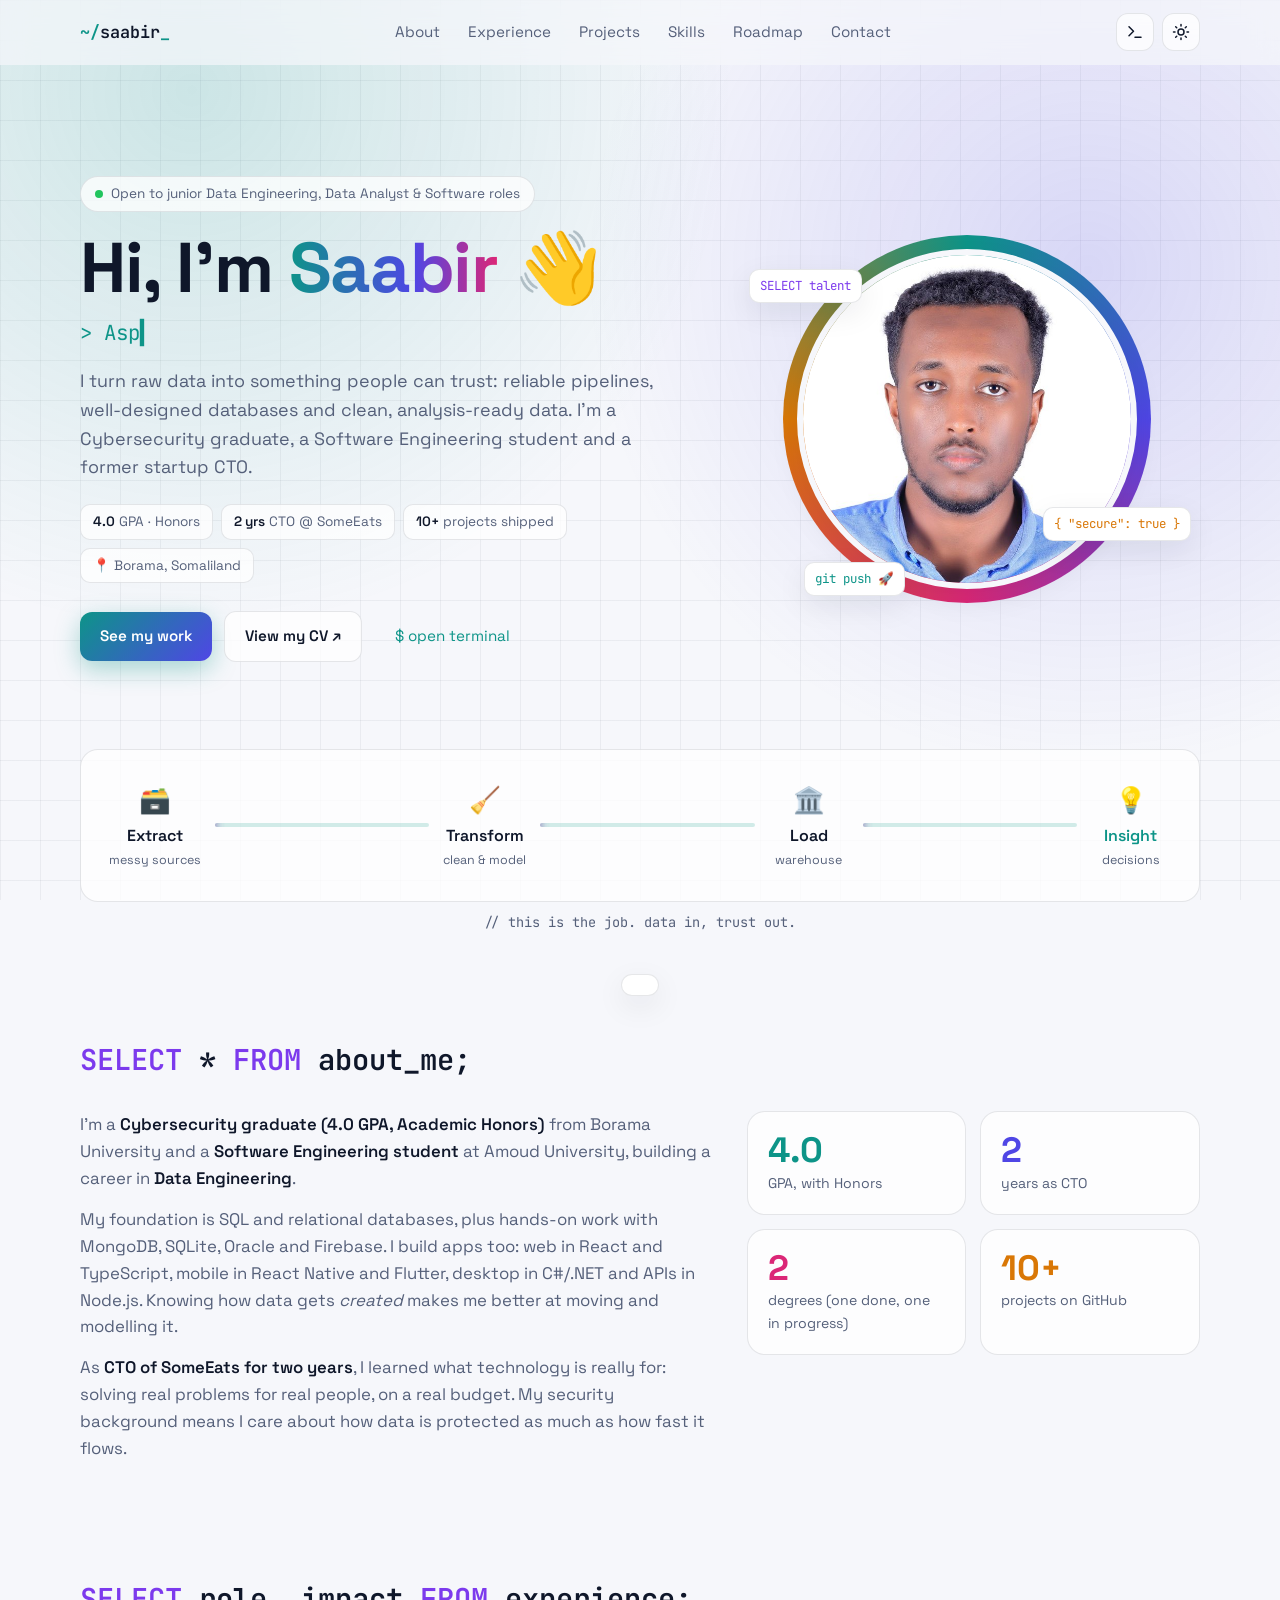
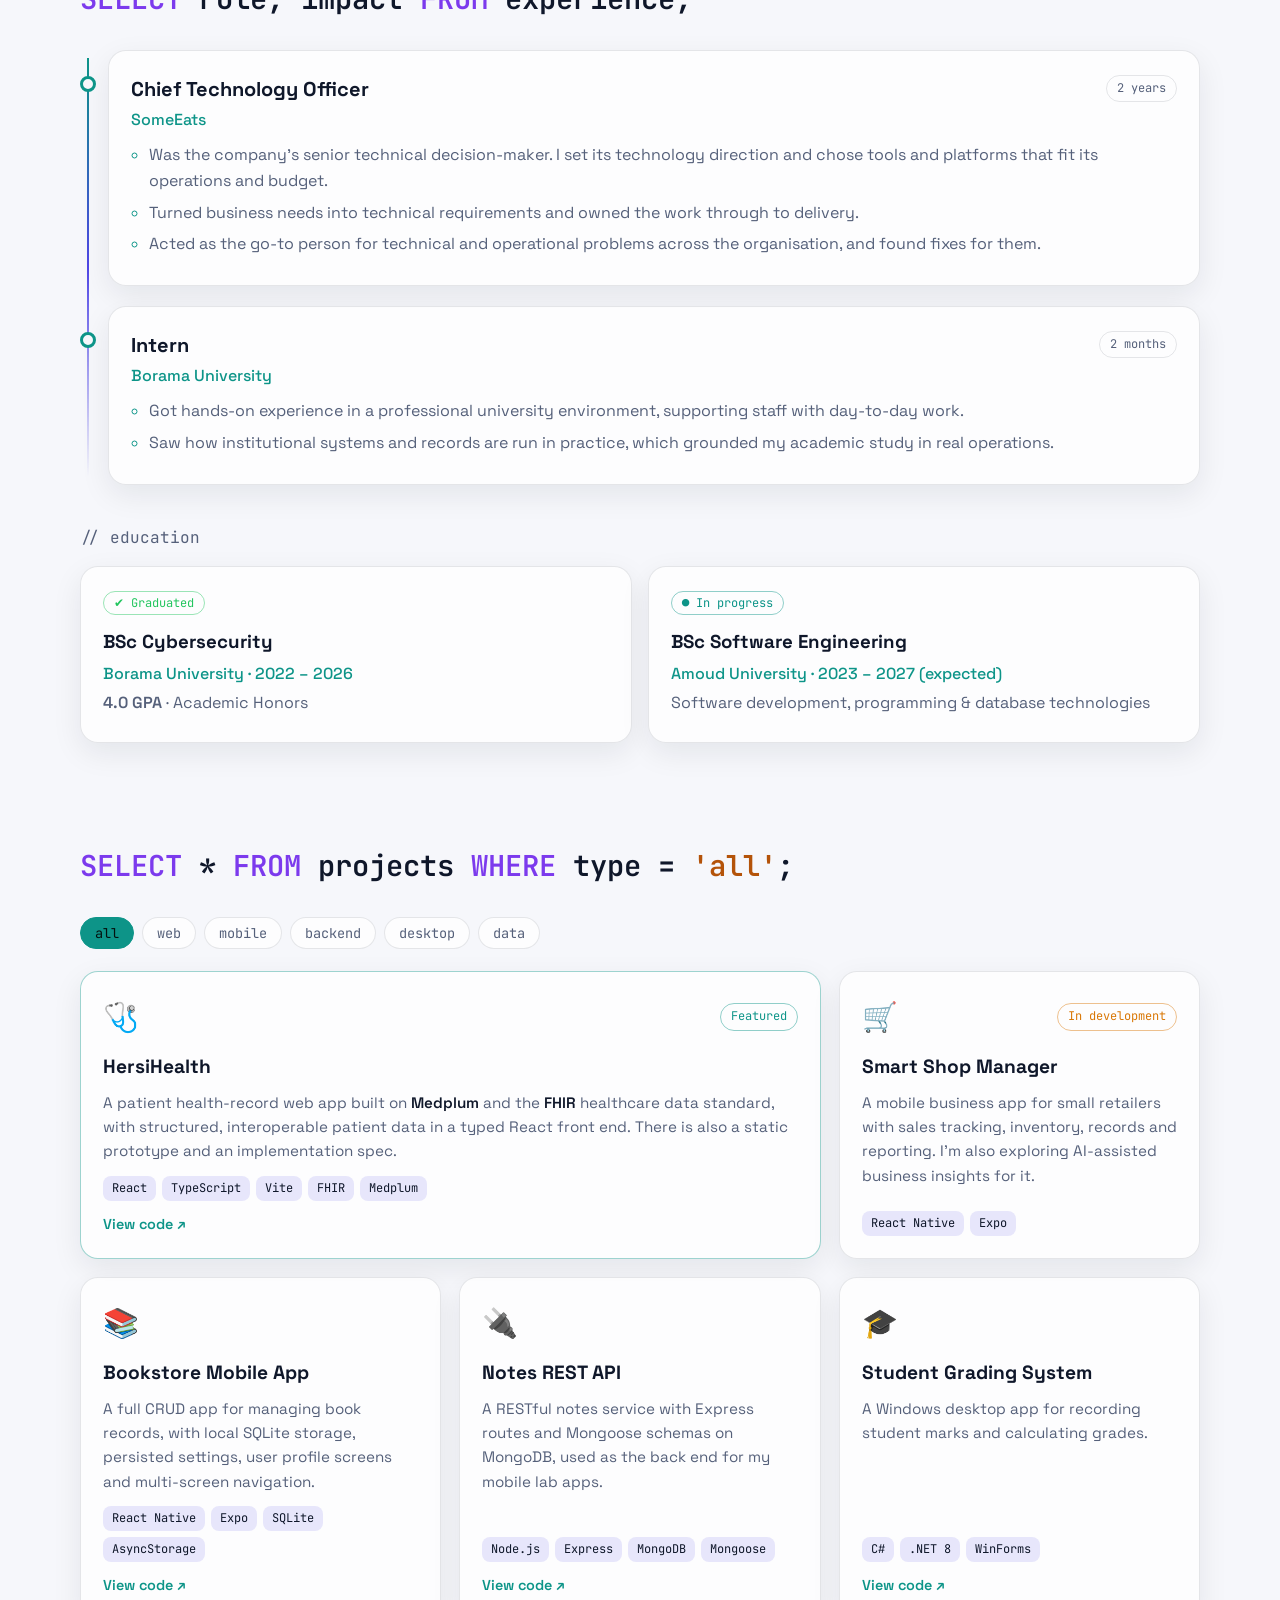
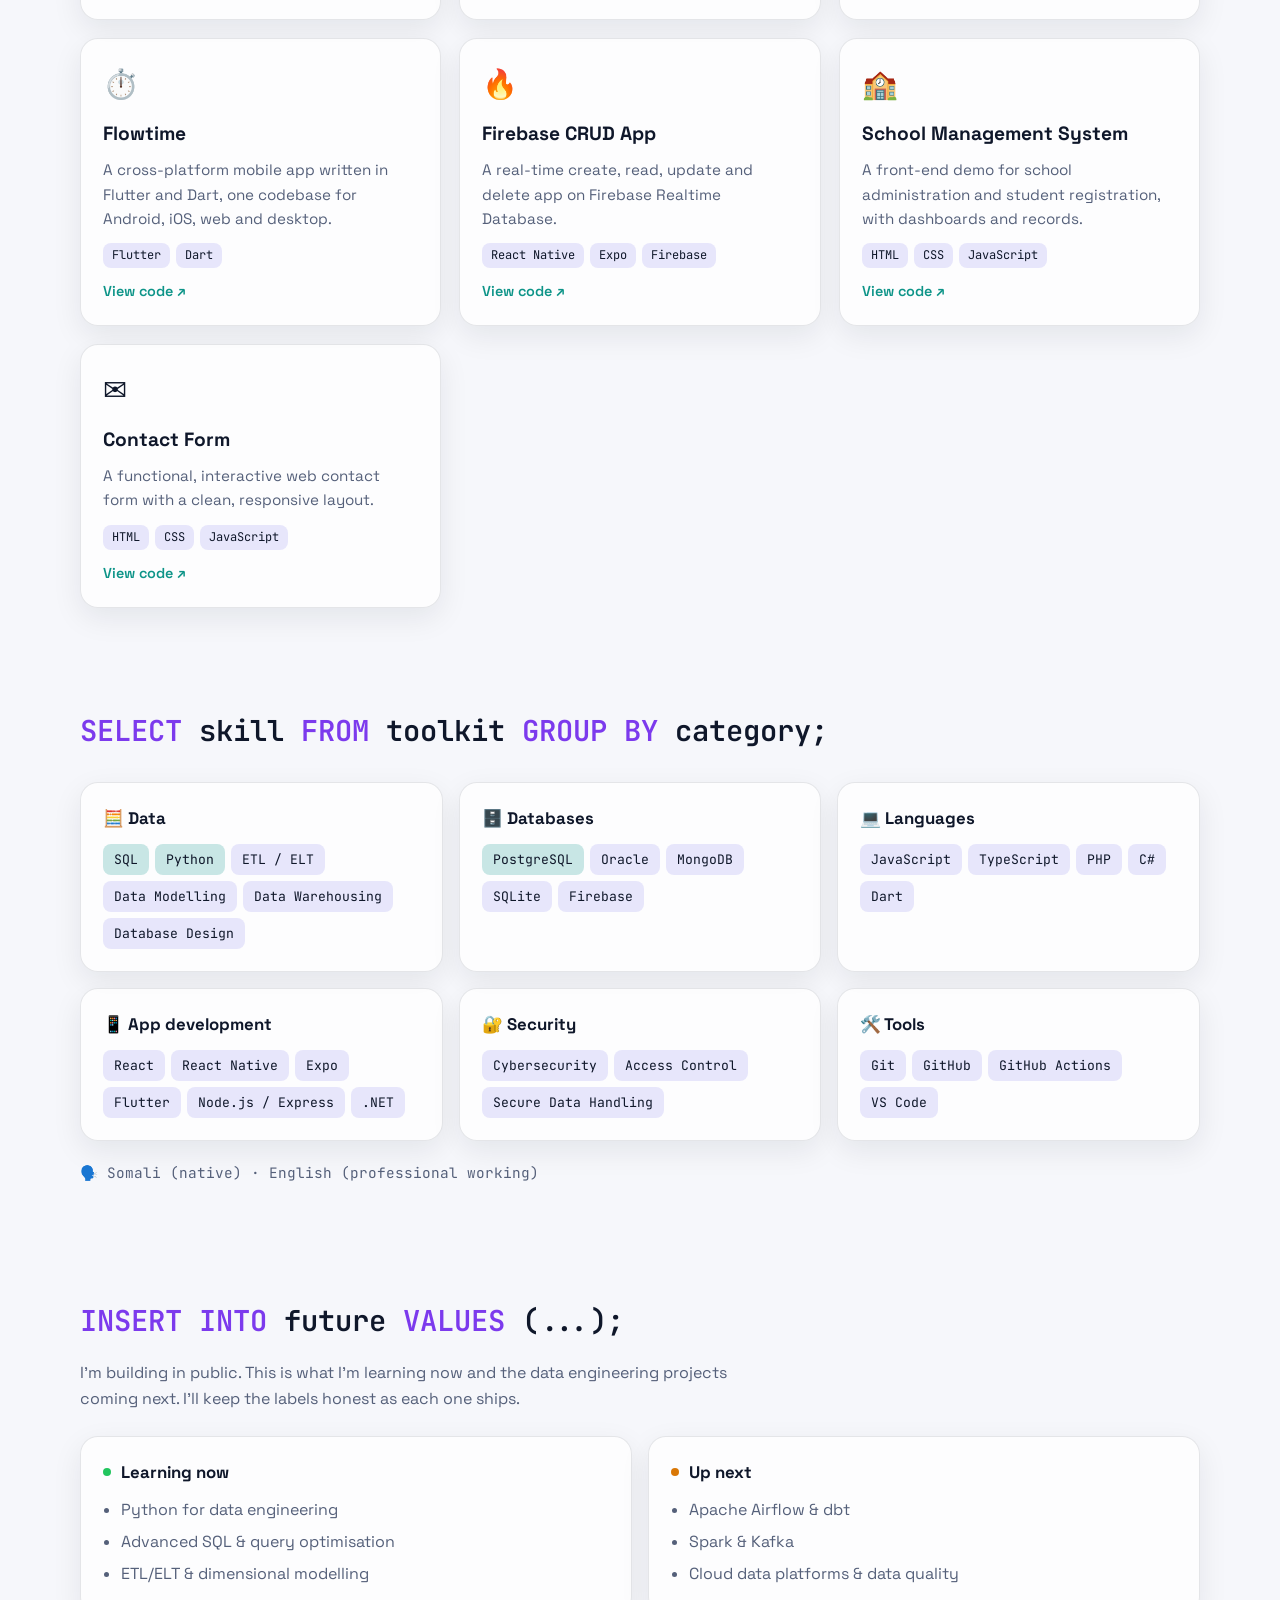
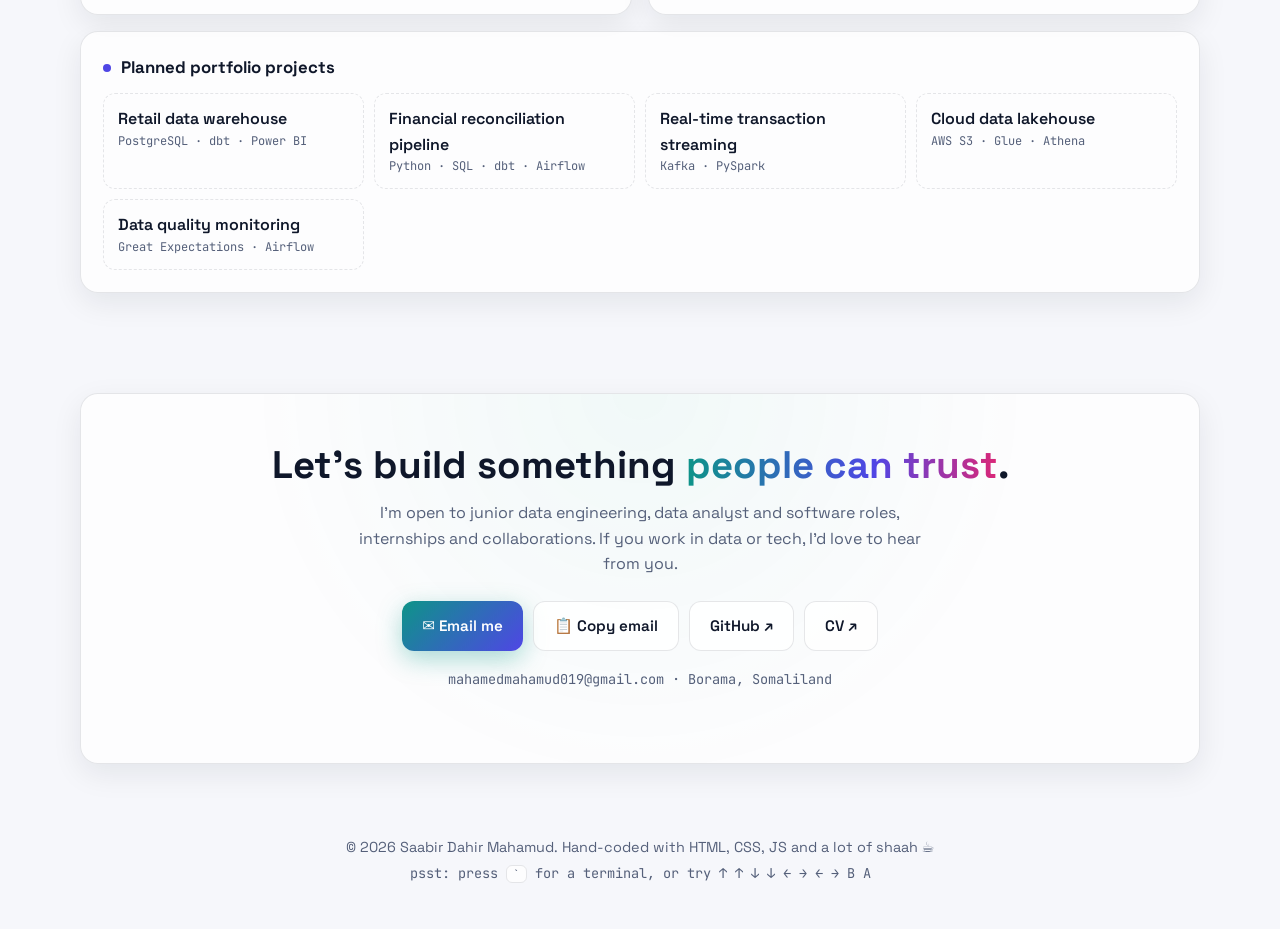
==== commit ac3fa00b: "Tweak contact form project blurb Co-Authored-By: Claude Opus 5.5 <noreply@anthropic.com>" ====
--- a/index.html
+++ b/index.html
@@ -238,7 +238,7 @@
         <article class="card project" data-type="web">
           <div class="p-top"><span class="p-emoji">✉️</span></div>
           <h3>Contact Form</h3>
-          <p>A responsive, interactive web contact form with client-side validation and a clean UI.</p>
+          <p>A functional, interactive web contact form with a clean, responsive layout.</p>
           <div class="tags"><span>HTML</span><span>CSS</span><span>JavaScript</span></div>
           <a class="p-link" href="https://github.com/mahamed7/Contact-us-form" target="_blank" rel="noopener">View code ↗</a>
         </article>
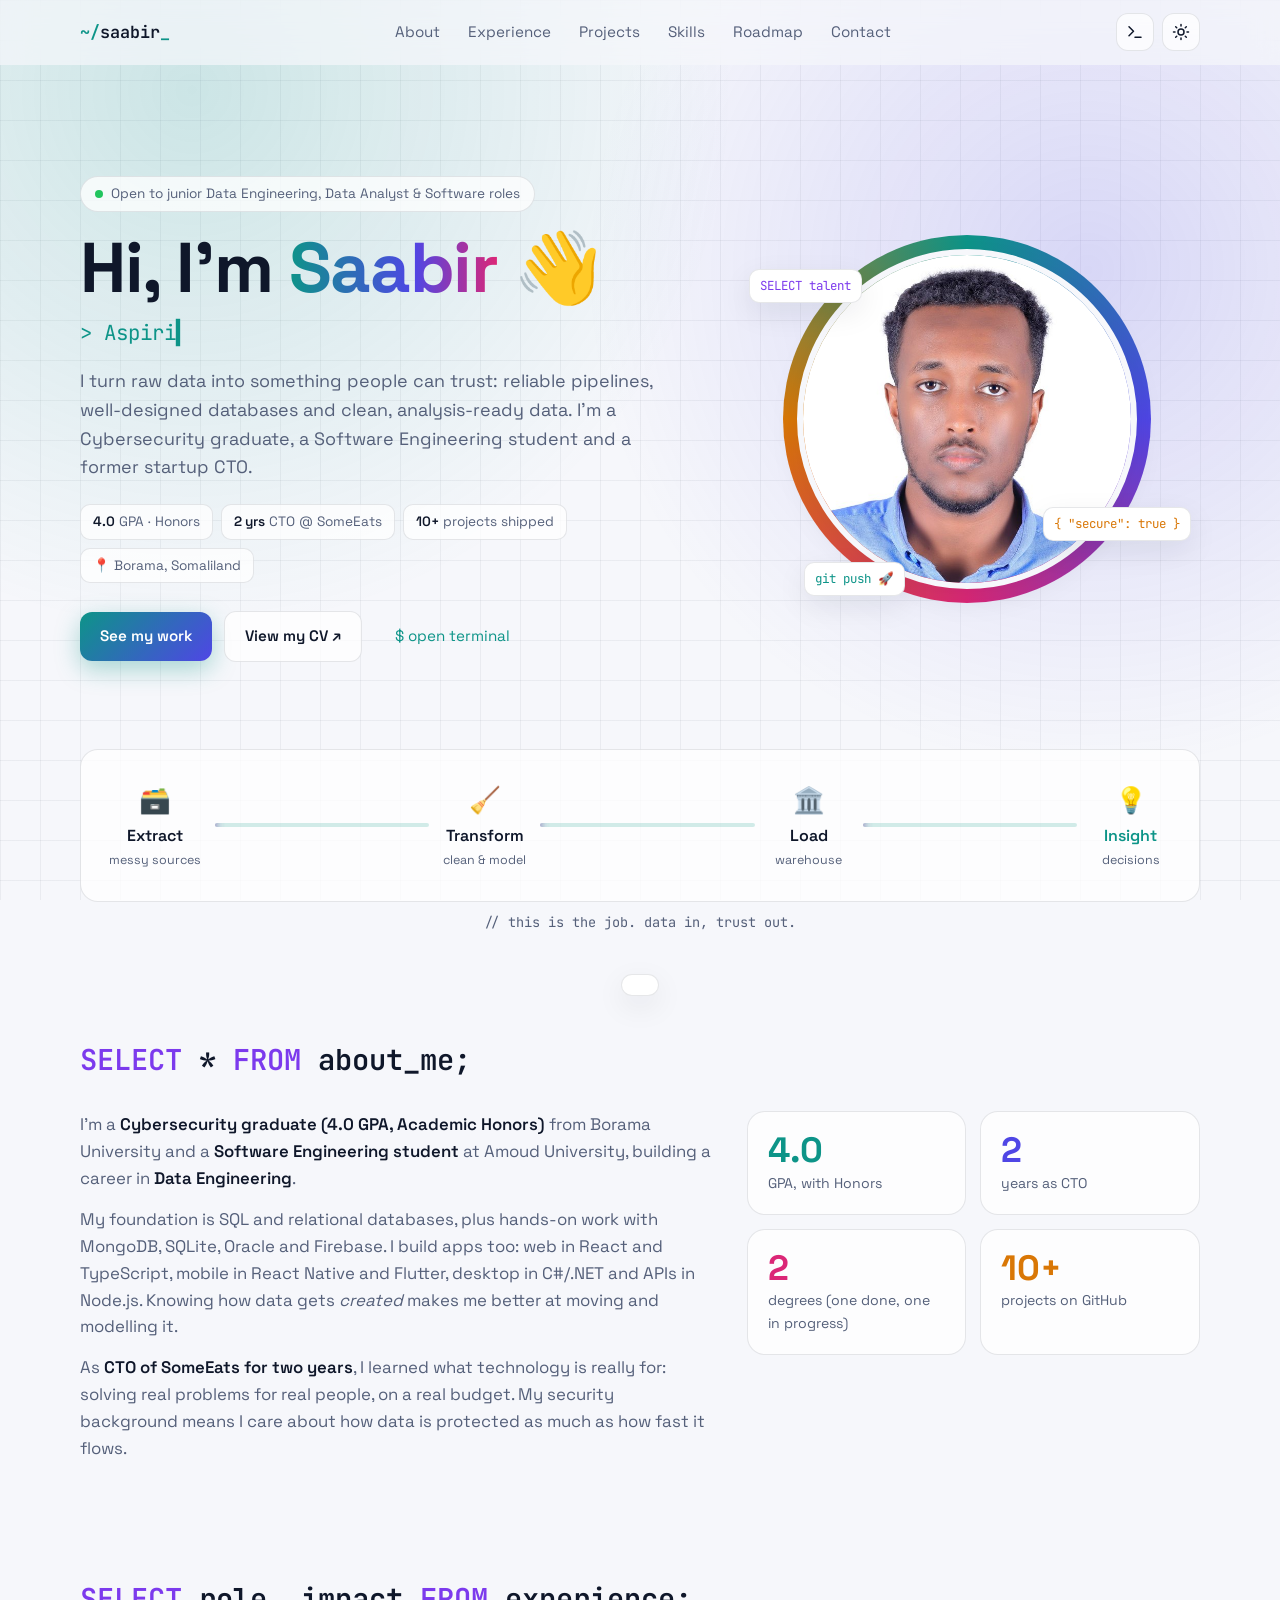
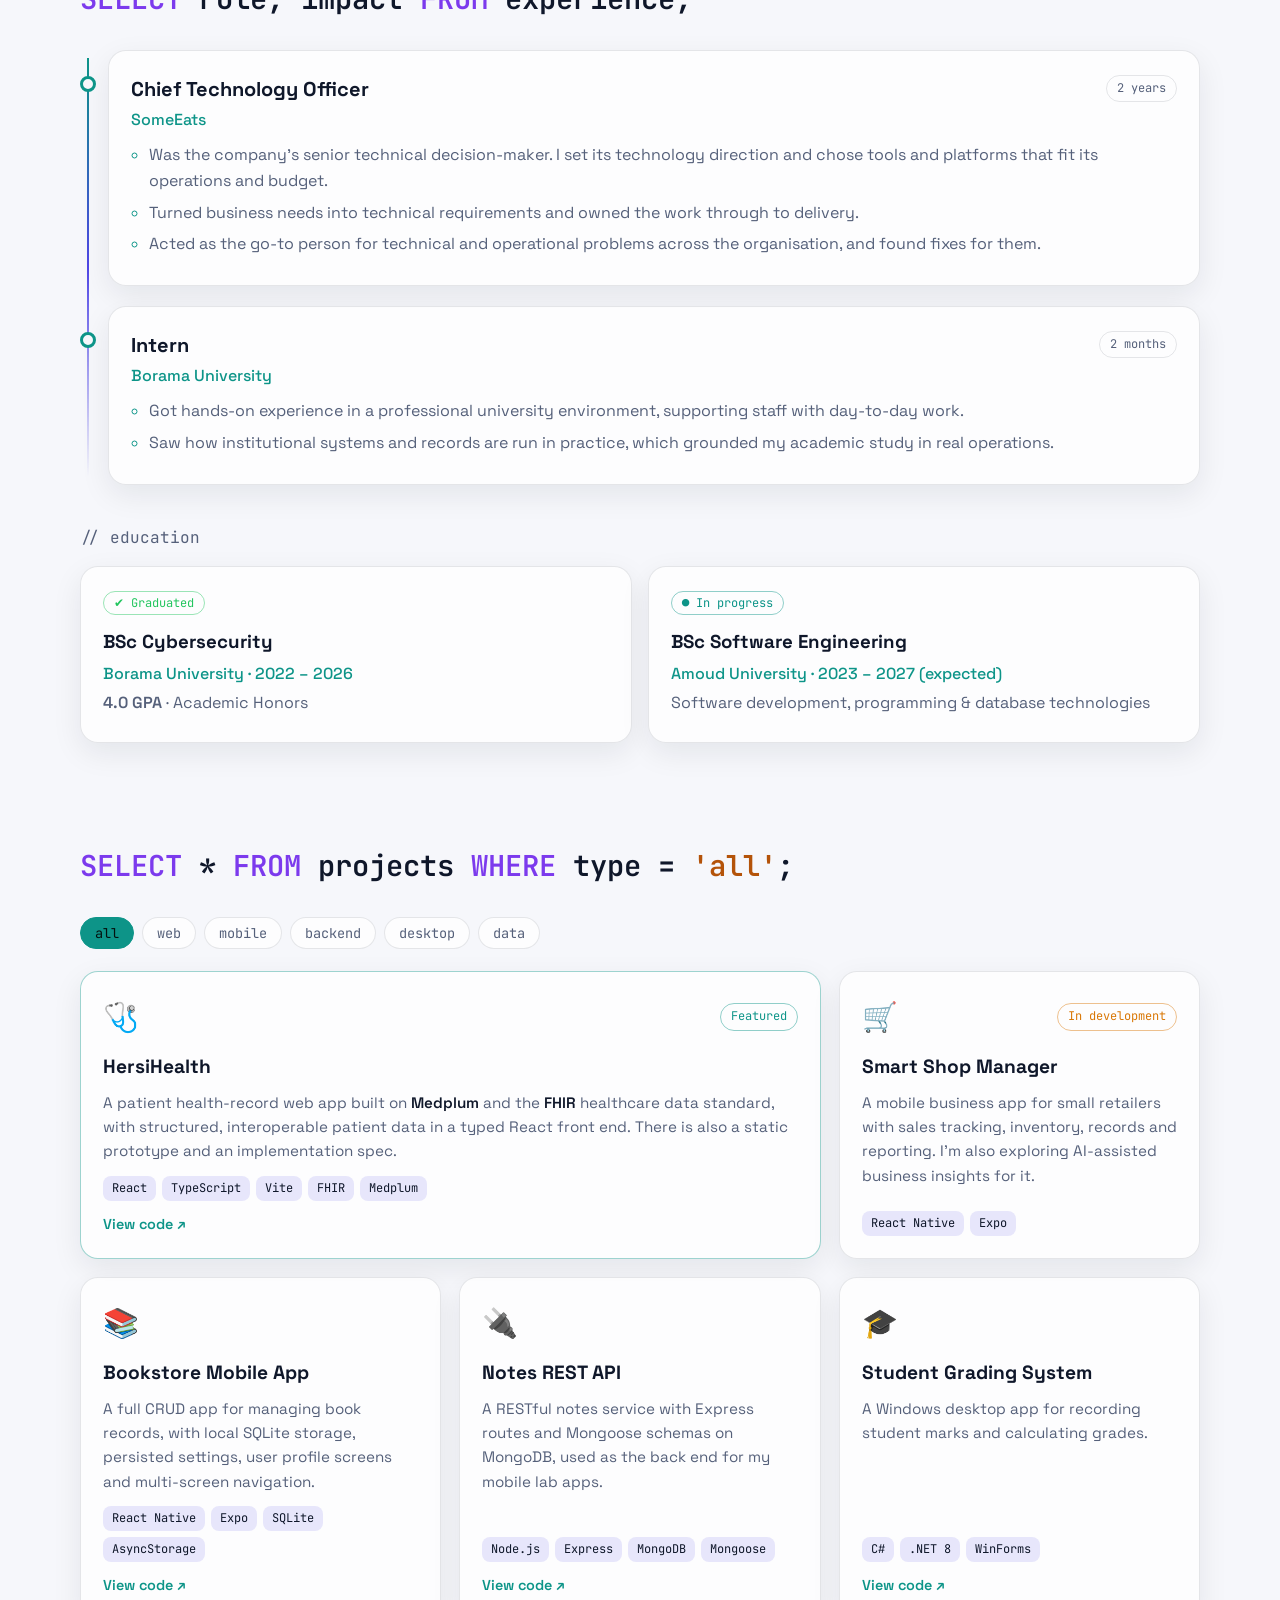
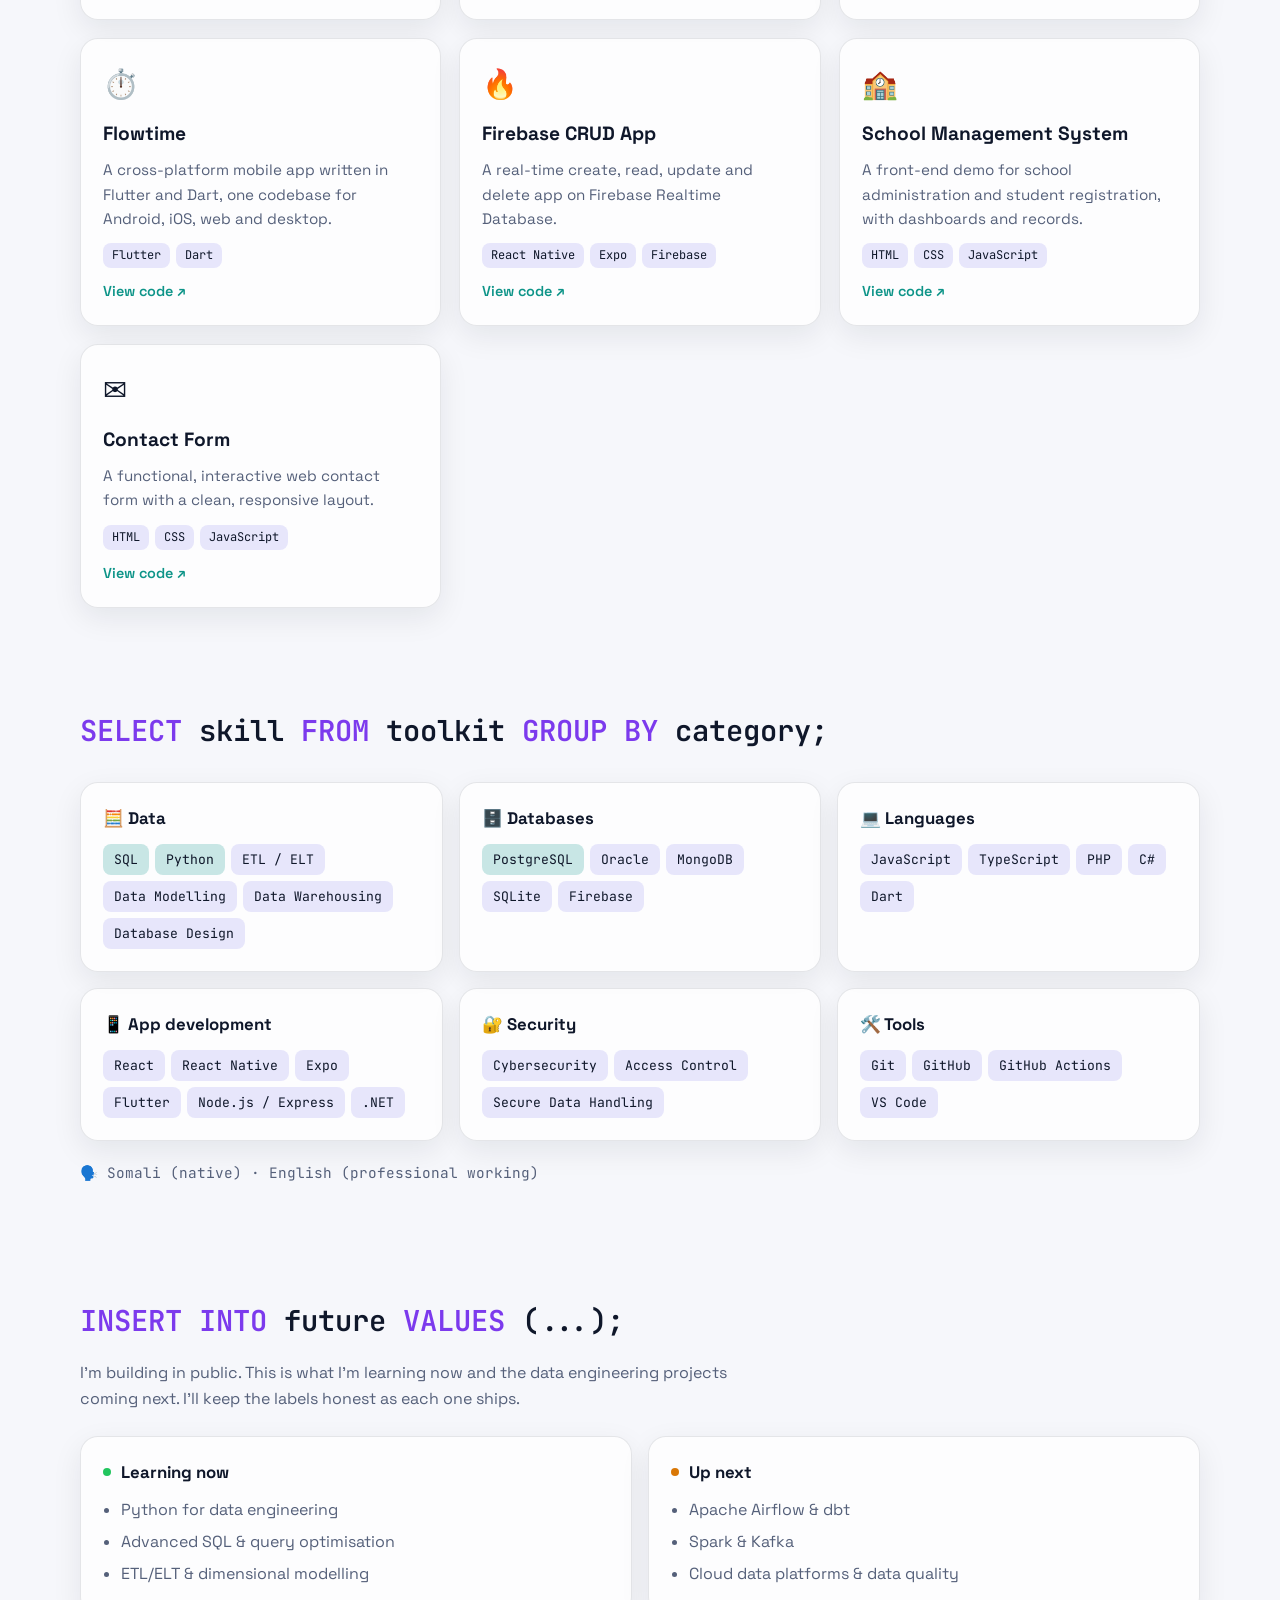
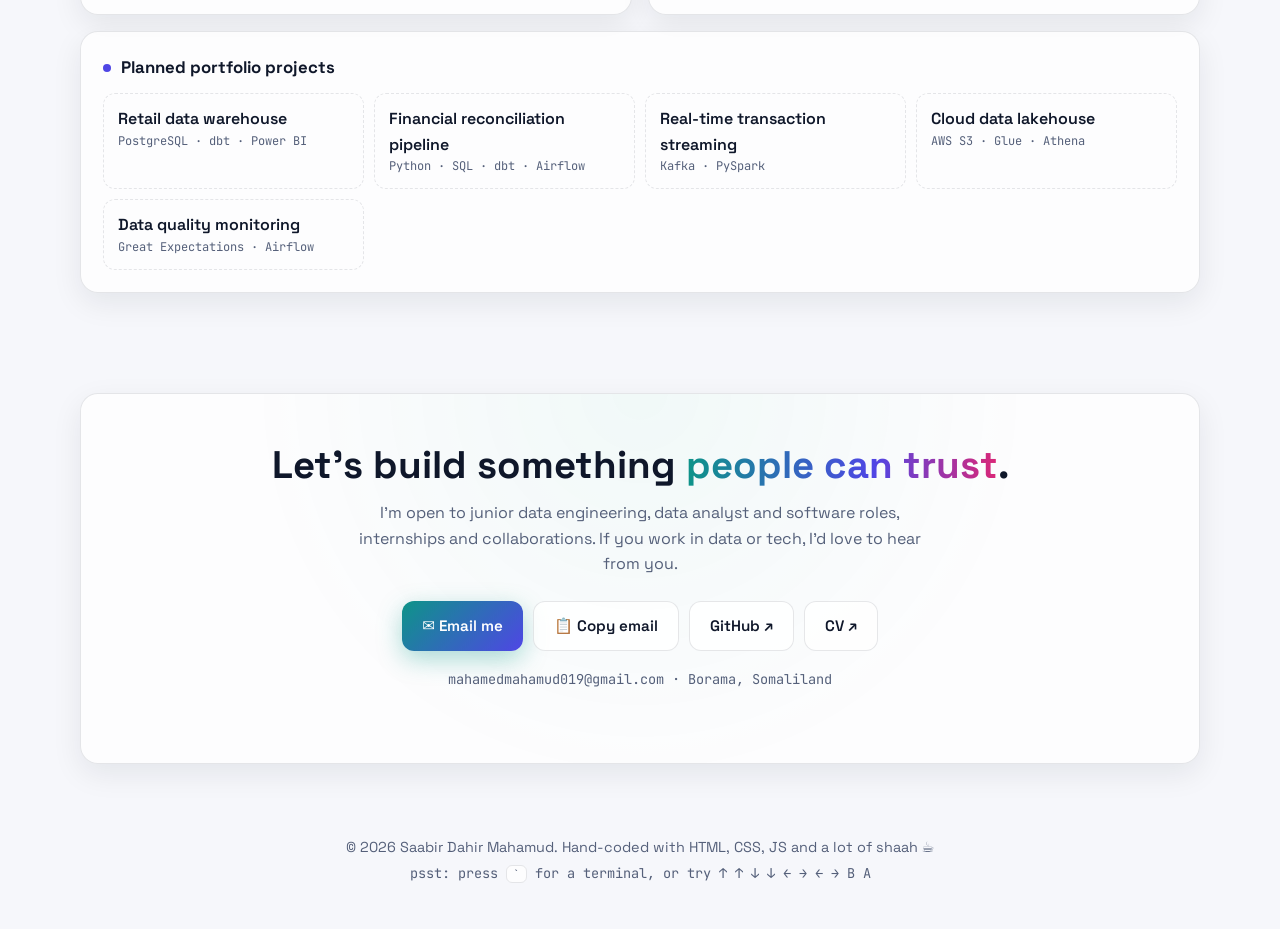
==== commit 307f744f: "Point links at mahamed7.github.io/Portfolio Co-Authored-By: Claude Opus 5.5 <noreply@anthropic.com>" ====
--- a/index.html
+++ b/index.html
@@ -7,7 +7,7 @@
   <meta name="description" content="Saabir Dahir Mahamud: aspiring Data Engineer, Cybersecurity graduate (4.0 GPA, Honors), Software Engineering student and former CTO of SomeEats. Based in Borama, Somaliland.">
   <meta property="og:title" content="Saabir Dahir Mahamud · Data Engineer in the making">
   <meta property="og:description" content="I turn raw data into something people can trust.">
-  <meta property="og:image" content="https://mahamed7.github.io/assets/saabir.jpg">
+  <meta property="og:image" content="https://mahamed7.github.io/Portfolio/assets/saabir.jpg">
   <meta name="theme-color" content="#0b1020">
   <link rel="icon" href="data:image/svg+xml,<svg xmlns='http://www.w3.org/2000/svg' viewBox='0 0 100 100'><rect width='100' height='100' rx='22' fill='%230b1020'/><text x='50' y='68' font-size='52' text-anchor='middle' fill='%232dd4bf' font-family='monospace' font-weight='700'>S_</text></svg>">
   <link rel="preconnect" href="https://fonts.googleapis.com">
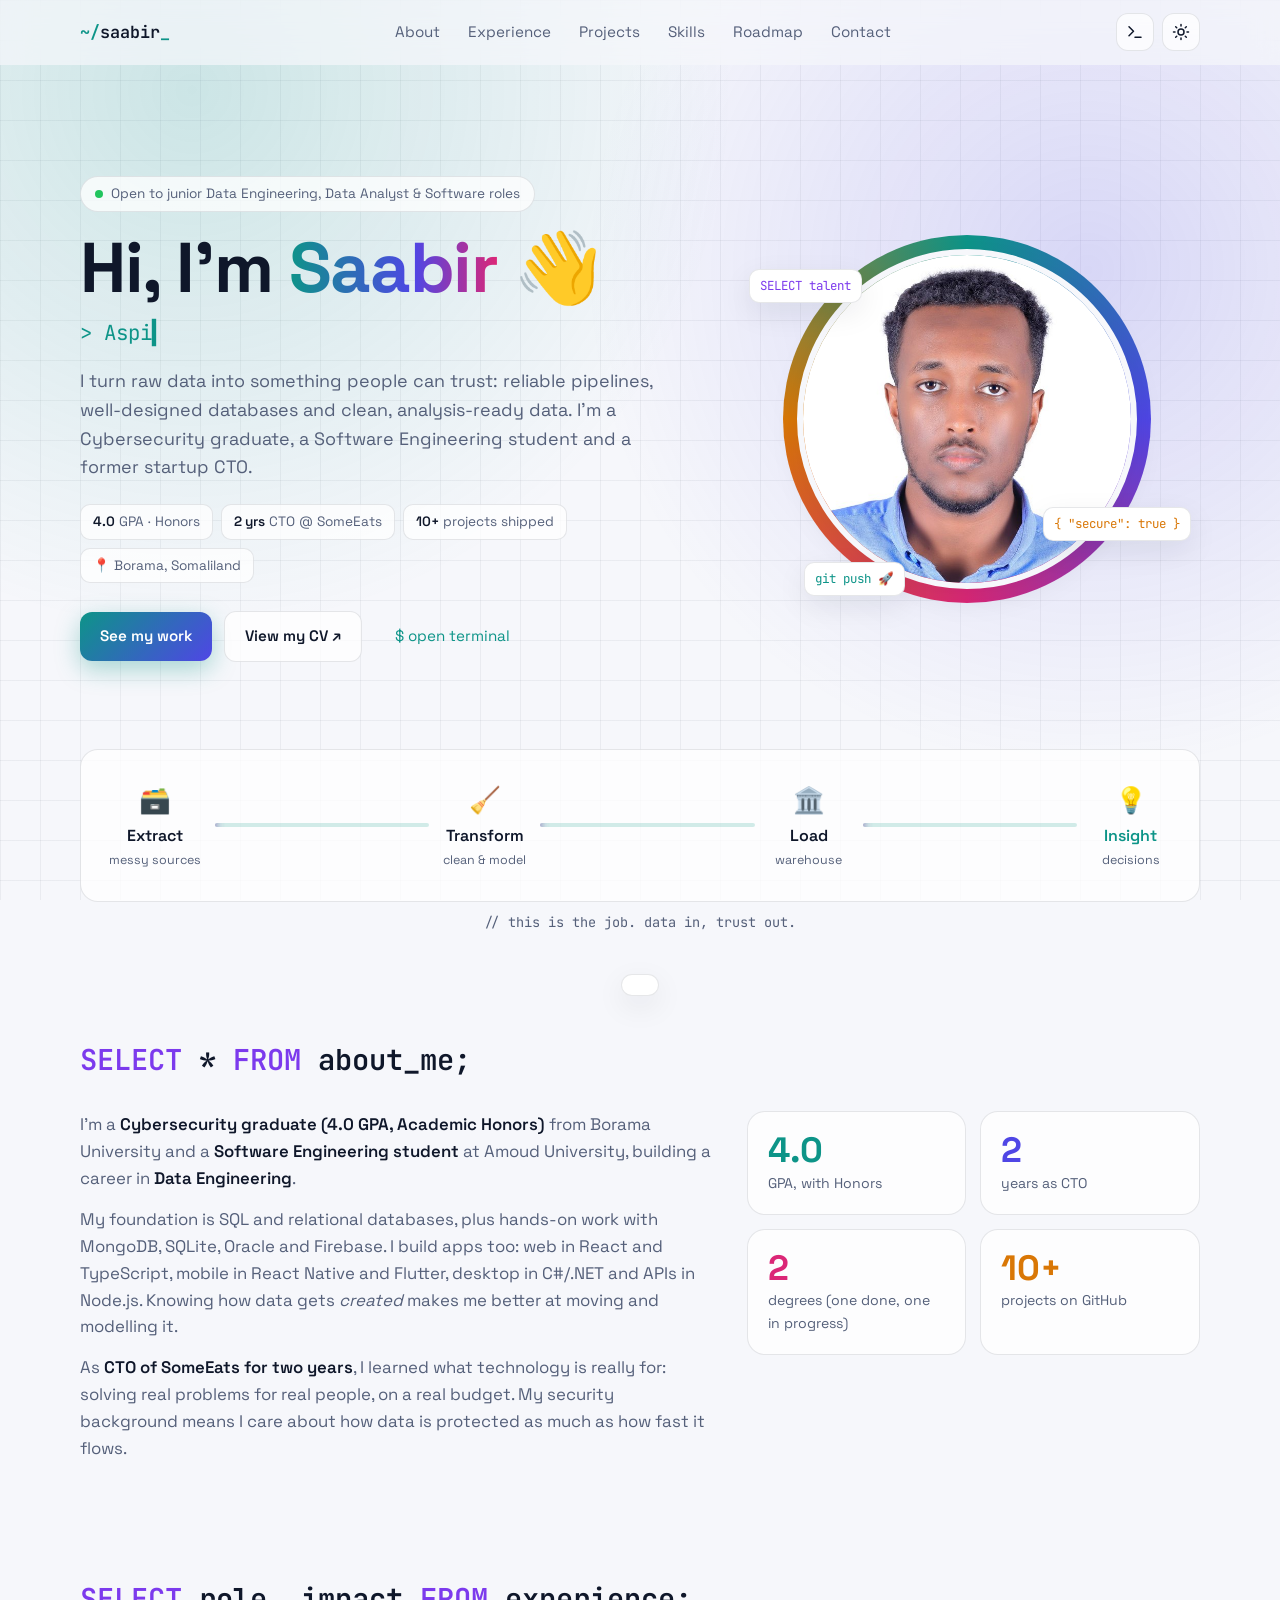
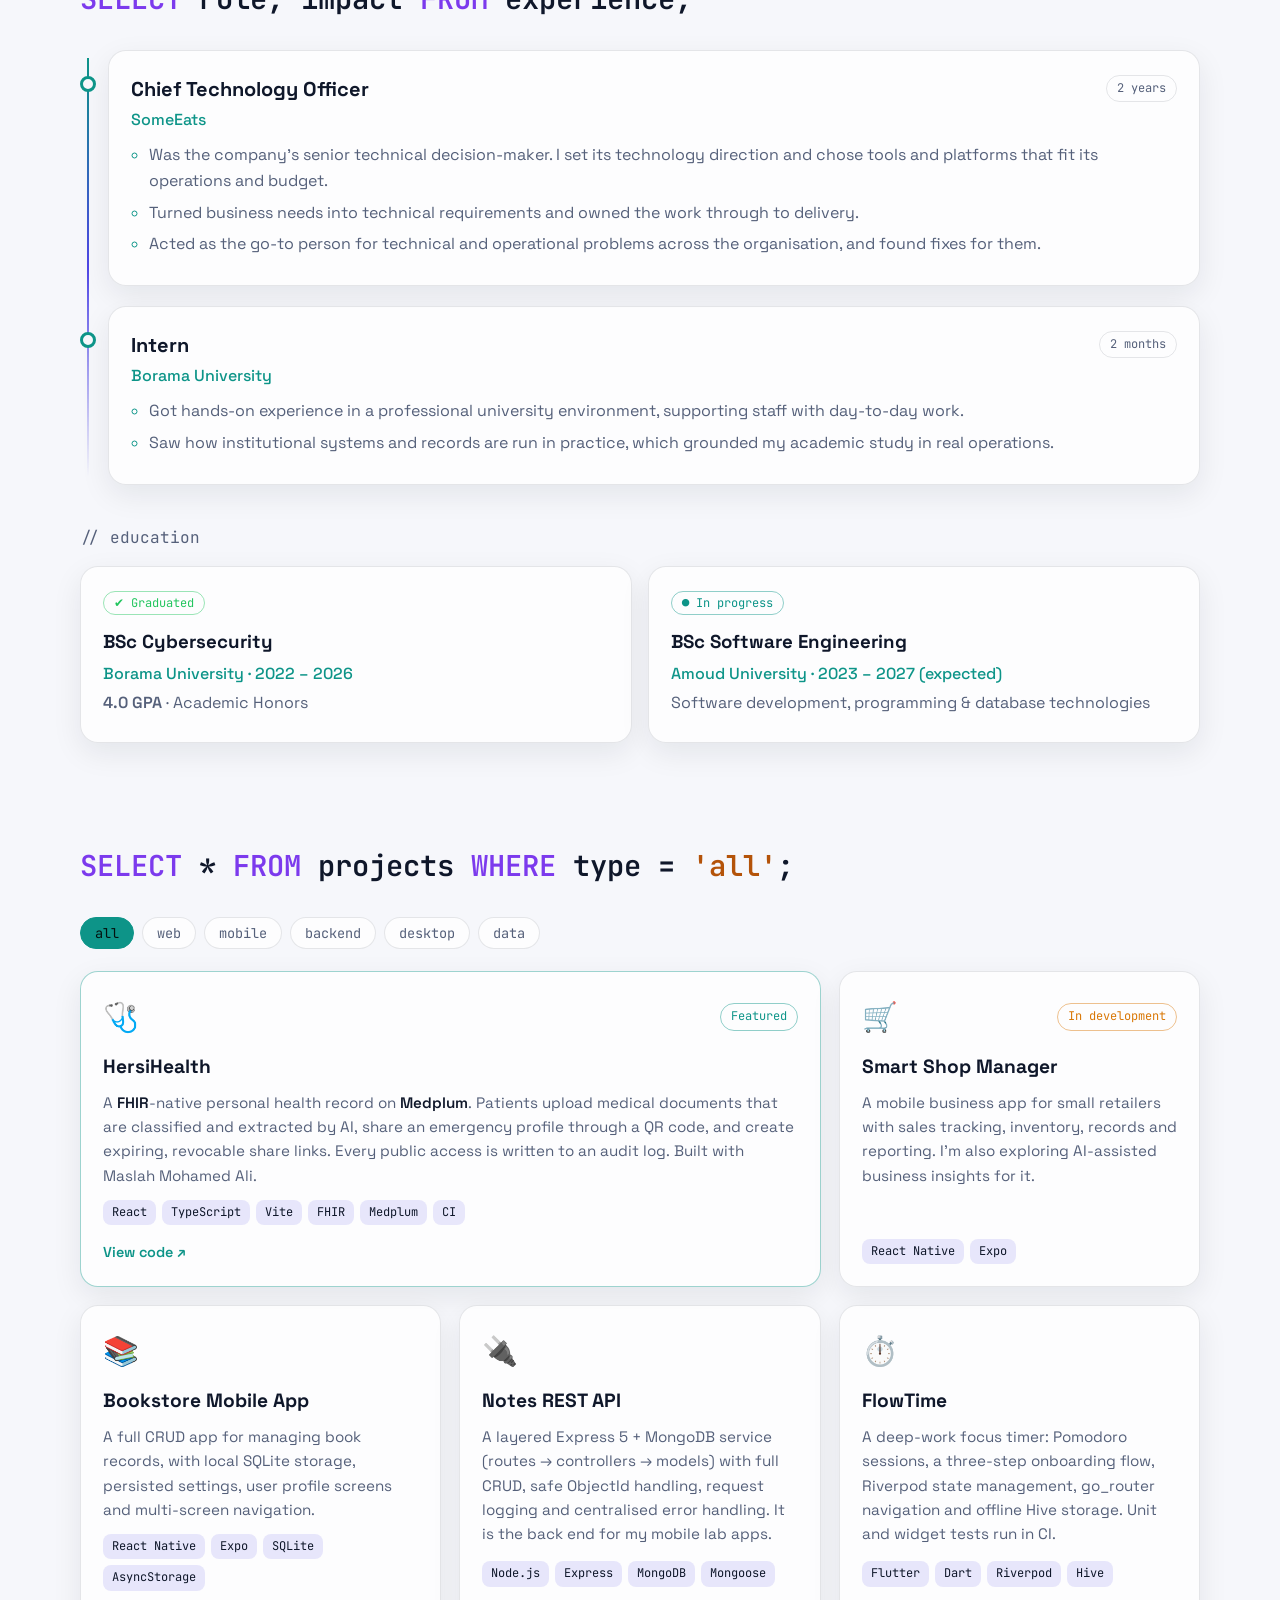
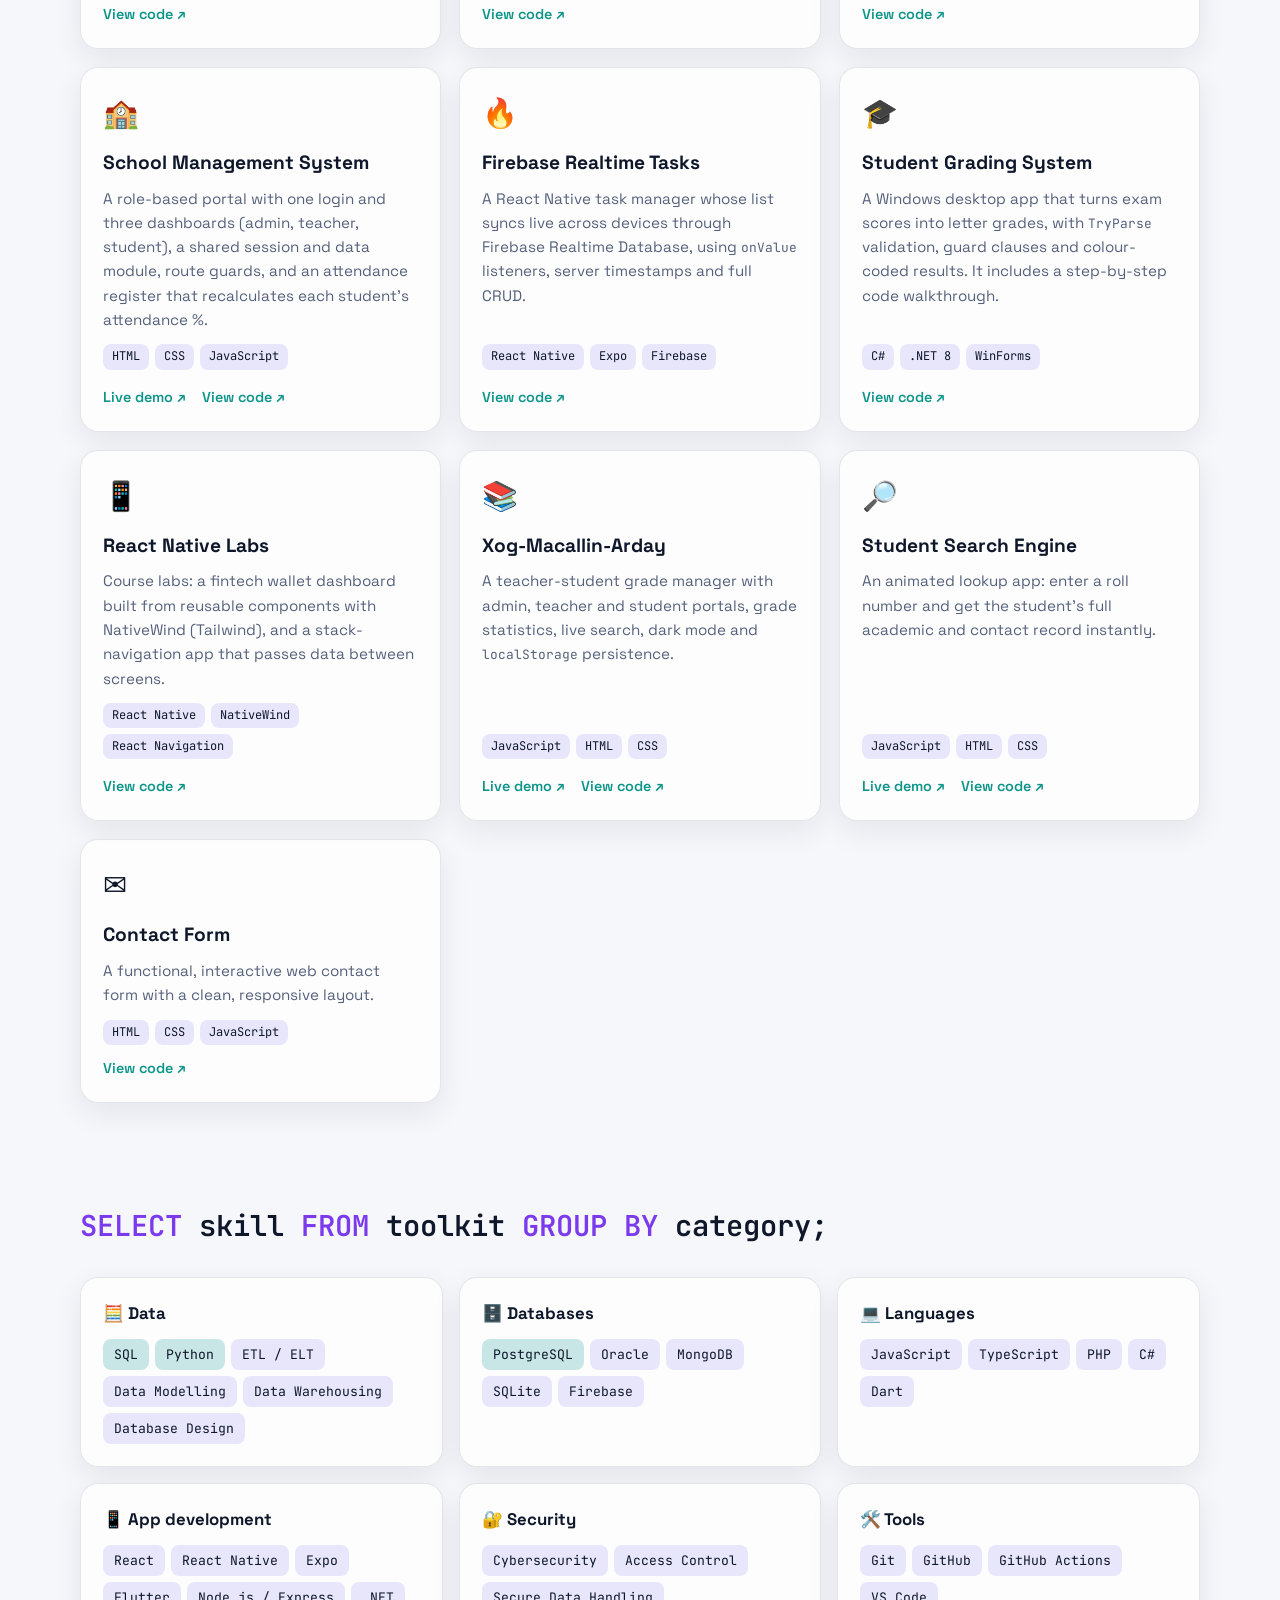
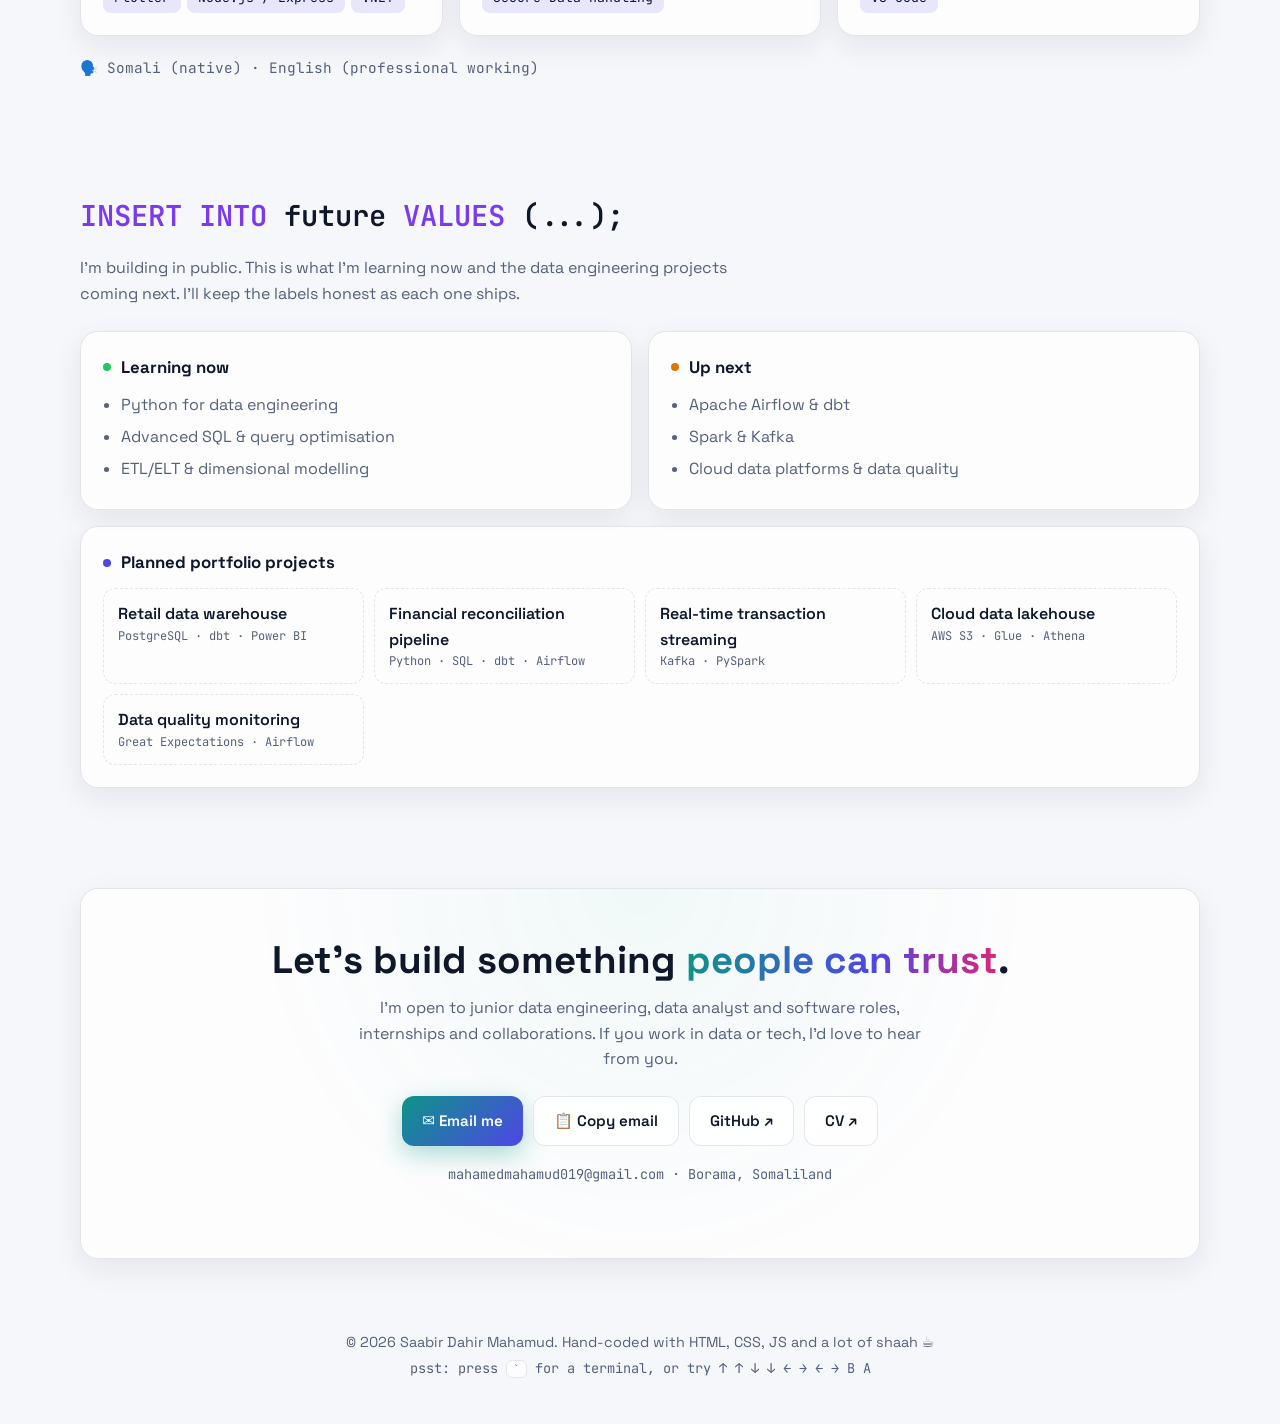
==== commit 65c47366: "Point project cards, CV and terminal at the new per-project repos Adds live-demo links for the three" ====
--- a/index.html
+++ b/index.html
@@ -183,9 +183,11 @@
         <article class="card project featured" data-type="web data">
           <div class="p-top"><span class="p-emoji">🩺</span><span class="pill live">Featured</span></div>
           <h3>HersiHealth</h3>
-          <p>A patient health-record web app built on <b>Medplum</b> and the <b>FHIR</b> healthcare data standard, with structured, interoperable patient data in a typed React front end. There is also a static prototype and an implementation spec.</p>
-          <div class="tags"><span>React</span><span>TypeScript</span><span>Vite</span><span>FHIR</span><span>Medplum</span></div>
-          <a class="p-link" href="https://github.com/mahamed7/Projects/tree/main/Hersi" target="_blank" rel="noopener">View code ↗</a>
+          <p>A <b>FHIR</b>-native personal health record on <b>Medplum</b>. Patients upload medical documents that are classified and extracted by AI, share an emergency profile through a QR code, and create expiring, revocable share links. Every public access is written to an audit log. Built with Maslah Mohamed Ali.</p>
+          <div class="tags"><span>React</span><span>TypeScript</span><span>Vite</span><span>FHIR</span><span>Medplum</span><span>CI</span></div>
+          <div class="p-links">
+            <a class="p-link" href="https://github.com/mahamed7/hersihealth" target="_blank" rel="noopener">View code ↗</a>
+          </div>
         </article>
         <article class="card project" data-type="mobile data">
           <div class="p-top"><span class="p-emoji">🛒</span><span class="pill wip">In development</span></div>
@@ -203,37 +205,77 @@
         <article class="card project" data-type="backend data">
           <div class="p-top"><span class="p-emoji">🔌</span></div>
           <h3>Notes REST API</h3>
-          <p>A RESTful notes service with Express routes and Mongoose schemas on MongoDB, used as the back end for my mobile lab apps.</p>
+          <p>A layered Express 5 + MongoDB service (routes → controllers → models) with full CRUD, safe ObjectId handling, request logging and centralised error handling. It is the back end for my mobile lab apps.</p>
           <div class="tags"><span>Node.js</span><span>Express</span><span>MongoDB</span><span>Mongoose</span></div>
-          <a class="p-link" href="https://github.com/mahamed7/Projects/tree/main/mobile-lab-server" target="_blank" rel="noopener">View code ↗</a>
+          <div class="p-links">
+            <a class="p-link" href="https://github.com/mahamed7/notes-api" target="_blank" rel="noopener">View code ↗</a>
+          </div>
+        </article>
+        <article class="card project" data-type="mobile">
+          <div class="p-top"><span class="p-emoji">⏱️</span></div>
+          <h3>FlowTime</h3>
+          <p>A deep-work focus timer: Pomodoro sessions, a three-step onboarding flow, Riverpod state management, go_router navigation and offline Hive storage. Unit and widget tests run in CI.</p>
+          <div class="tags"><span>Flutter</span><span>Dart</span><span>Riverpod</span><span>Hive</span></div>
+          <div class="p-links">
+            <a class="p-link" href="https://github.com/mahamed7/flowtime" target="_blank" rel="noopener">View code ↗</a>
+          </div>
+        </article>
+        <article class="card project" data-type="web">
+          <div class="p-top"><span class="p-emoji">🏫</span></div>
+          <h3>School Management System</h3>
+          <p>A role-based portal with one login and three dashboards (admin, teacher, student), a shared session and data module, route guards, and an attendance register that recalculates each student's attendance %.</p>
+          <div class="tags"><span>HTML</span><span>CSS</span><span>JavaScript</span></div>
+          <div class="p-links">
+            <a class="p-link" href="https://mahamed7.github.io/school-management-system/" target="_blank" rel="noopener">Live demo ↗</a>
+            <a class="p-link" href="https://github.com/mahamed7/school-management-system" target="_blank" rel="noopener">View code ↗</a>
+          </div>
+        </article>
+        <article class="card project" data-type="mobile backend">
+          <div class="p-top"><span class="p-emoji">🔥</span></div>
+          <h3>Firebase Realtime Tasks</h3>
+          <p>A React Native task manager whose list syncs live across devices through Firebase Realtime Database, using <code>onValue</code> listeners, server timestamps and full CRUD.</p>
+          <div class="tags"><span>React Native</span><span>Expo</span><span>Firebase</span></div>
+          <div class="p-links">
+            <a class="p-link" href="https://github.com/mahamed7/firebase-realtime-tasks" target="_blank" rel="noopener">View code ↗</a>
+          </div>
         </article>
         <article class="card project" data-type="desktop">
           <div class="p-top"><span class="p-emoji">🎓</span></div>
           <h3>Student Grading System</h3>
-          <p>A Windows desktop app for recording student marks and calculating grades.</p>
+          <p>A Windows desktop app that turns exam scores into letter grades, with <code>TryParse</code> validation, guard clauses and colour-coded results. It includes a step-by-step code walkthrough.</p>
           <div class="tags"><span>C#</span><span>.NET 8</span><span>WinForms</span></div>
-          <a class="p-link" href="https://github.com/mahamed7/Projects/tree/main/StudentGradingSystem" target="_blank" rel="noopener">View code ↗</a>
+          <div class="p-links">
+            <a class="p-link" href="https://github.com/mahamed7/student-grading-system" target="_blank" rel="noopener">View code ↗</a>
+          </div>
         </article>
         <article class="card project" data-type="mobile">
-          <div class="p-top"><span class="p-emoji">⏱️</span></div>
-          <h3>Flowtime</h3>
-          <p>A cross-platform mobile app written in Flutter and Dart, one codebase for Android, iOS, web and desktop.</p>
-          <div class="tags"><span>Flutter</span><span>Dart</span></div>
-          <a class="p-link" href="https://github.com/mahamed7/Projects/tree/main/mobile-app-two" target="_blank" rel="noopener">View code ↗</a>
-        </article>
-        <article class="card project" data-type="mobile backend">
-          <div class="p-top"><span class="p-emoji">🔥</span></div>
-          <h3>Firebase CRUD App</h3>
-          <p>A real-time create, read, update and delete app on Firebase Realtime Database.</p>
-          <div class="tags"><span>React Native</span><span>Expo</span><span>Firebase</span></div>
-          <a class="p-link" href="https://github.com/mahamed7/Projects/tree/main/firebase-crud-app" target="_blank" rel="noopener">View code ↗</a>
+          <div class="p-top"><span class="p-emoji">📱</span></div>
+          <h3>React Native Labs</h3>
+          <p>Course labs: a fintech wallet dashboard built from reusable components with NativeWind (Tailwind), and a stack-navigation app that passes data between screens.</p>
+          <div class="tags"><span>React Native</span><span>NativeWind</span><span>React Navigation</span></div>
+          <div class="p-links">
+            <a class="p-link" href="https://github.com/mahamed7/react-native-labs" target="_blank" rel="noopener">View code ↗</a>
+          </div>
         </article>
         <article class="card project" data-type="web">
-          <div class="p-top"><span class="p-emoji">🏫</span></div>
-          <h3>School Management System</h3>
-          <p>A front-end demo for school administration and student registration, with dashboards and records.</p>
-          <div class="tags"><span>HTML</span><span>CSS</span><span>JavaScript</span></div>
-          <a class="p-link" href="https://github.com/mahamed7/Projects/tree/main/school-management-system" target="_blank" rel="noopener">View code ↗</a>
+          <div class="p-top"><span class="p-emoji">📚</span></div>
+          <h3>Xog-Macallin-Arday</h3>
+          <p>A teacher-student grade manager with admin, teacher and student portals, grade statistics, live search, dark mode and <code>localStorage</code> persistence.</p>
+          <div class="tags"><span>JavaScript</span><span>HTML</span><span>CSS</span></div>
+          <div class="p-links">
+            <a class="p-link" href="https://mahamed7.github.io/xog-macallin-arday/" target="_blank" rel="noopener">Live demo ↗</a>
+            <a class="p-link" href="https://github.com/mahamed7/xog-macallin-arday" target="_blank" rel="noopener">View code ↗</a>
+          </div>
+        </article>
+        <article class="card project" data-type="web">
+          <div class="p-top"><span class="p-emoji">🔎</span></div>
+          <h3>Student Search Engine</h3>
+          <p>An animated lookup app: enter a roll number and get the student's full academic and contact record instantly.</p>
+          <div class="tags"><span>JavaScript</span><span>HTML</span><span>CSS</span></div>
+          <div class="p-links">
+            <a class="p-link" href="https://mahamed7.github.io/student-search-engine/" target="_blank" rel="noopener">Live demo ↗</a>
+            <a class="p-link" href="https://github.com/mahamed7/student-search-engine" target="_blank" rel="noopener">View code ↗</a>
+          </div>
         </article>
         <article class="card project" data-type="web">
           <div class="p-top"><span class="p-emoji">✉️</span></div>
--- a/style.css
+++ b/style.css
@@ -275,6 +275,8 @@
 .p-top { display: flex; justify-content: space-between; align-items: center; }
 .p-emoji { font-size: 1.8rem; transition: transform 0.3s; }
 .project:hover .p-emoji { transform: scale(1.2) rotate(-8deg); }
+.p-links { display: flex; flex-wrap: wrap; gap: 6px 16px; margin-top: 4px; }
+.project code { font-family: var(--mono); font-size: 0.85em; }
 .p-link { color: var(--accent); text-decoration: none; font-weight: 600; font-size: 0.9rem; margin-top: 4px; }
 .p-link:hover { text-decoration: underline; }
 .project.hide { display: none; }
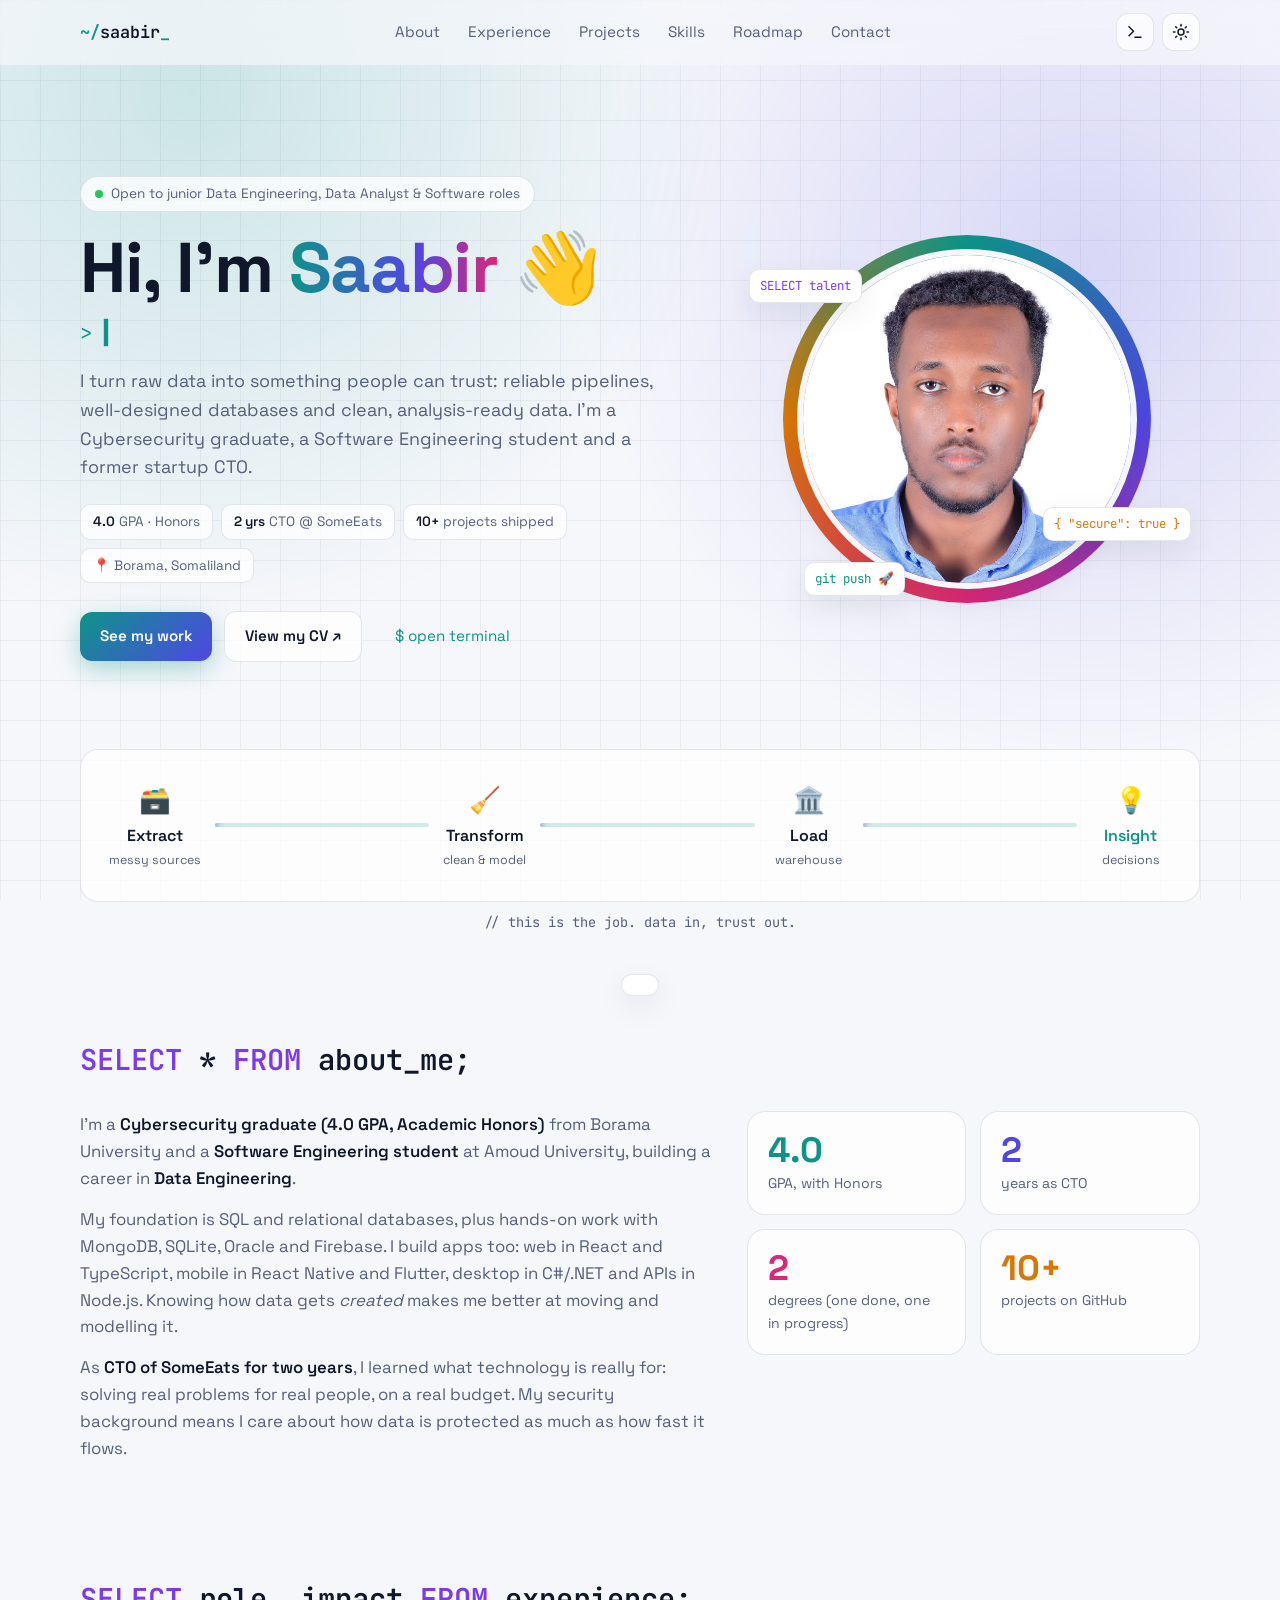
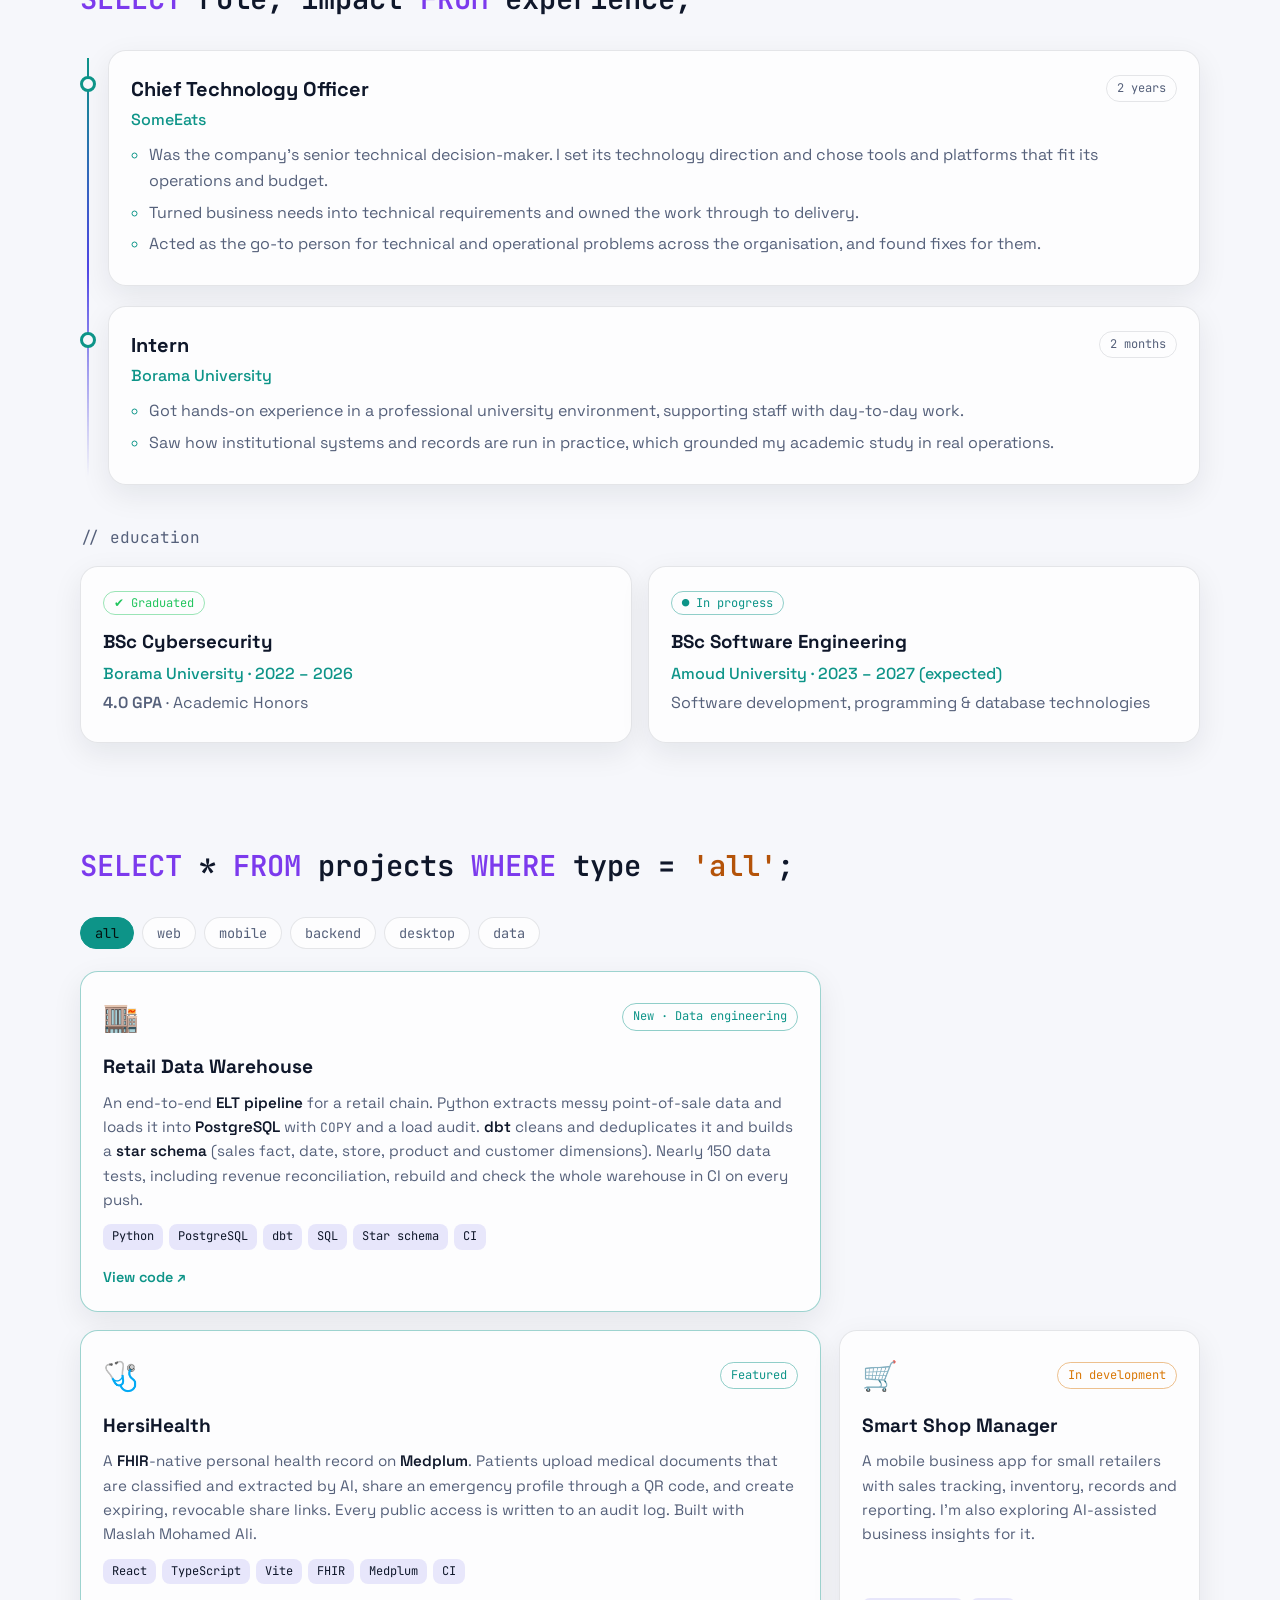
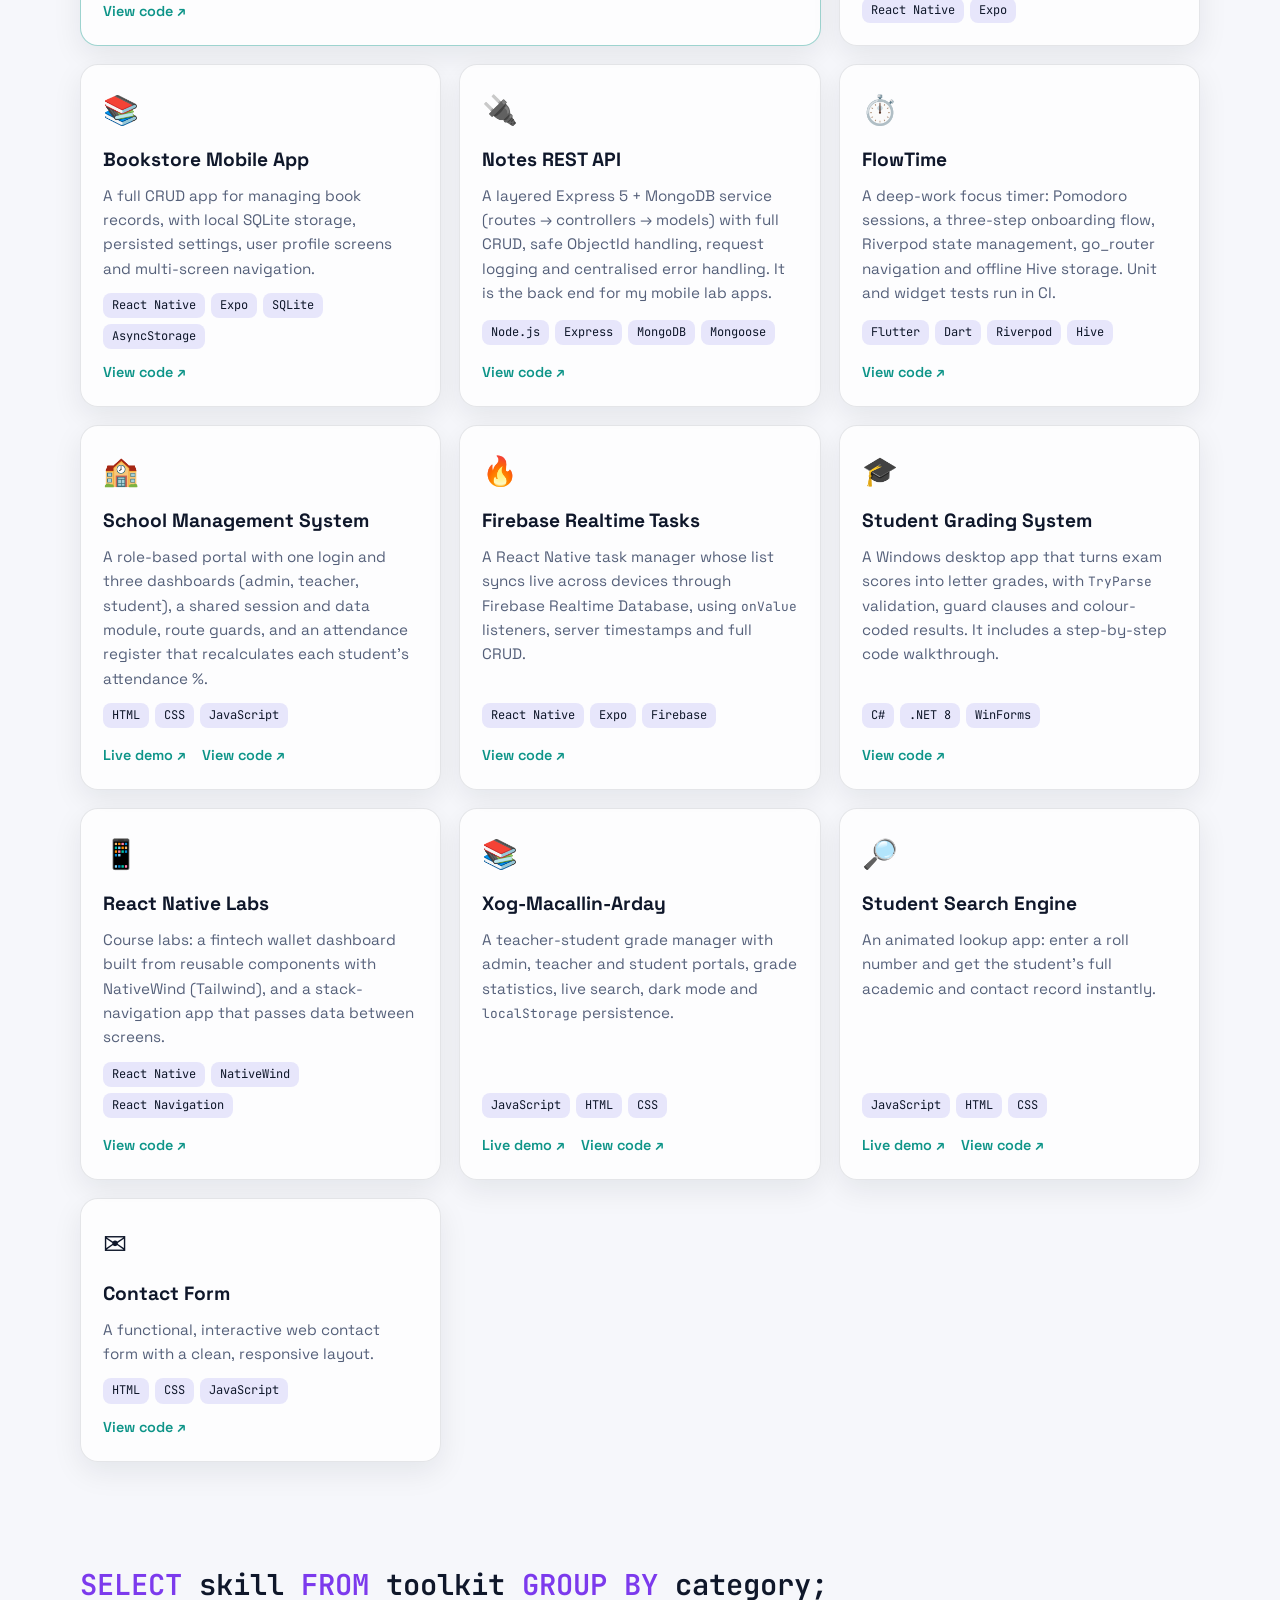
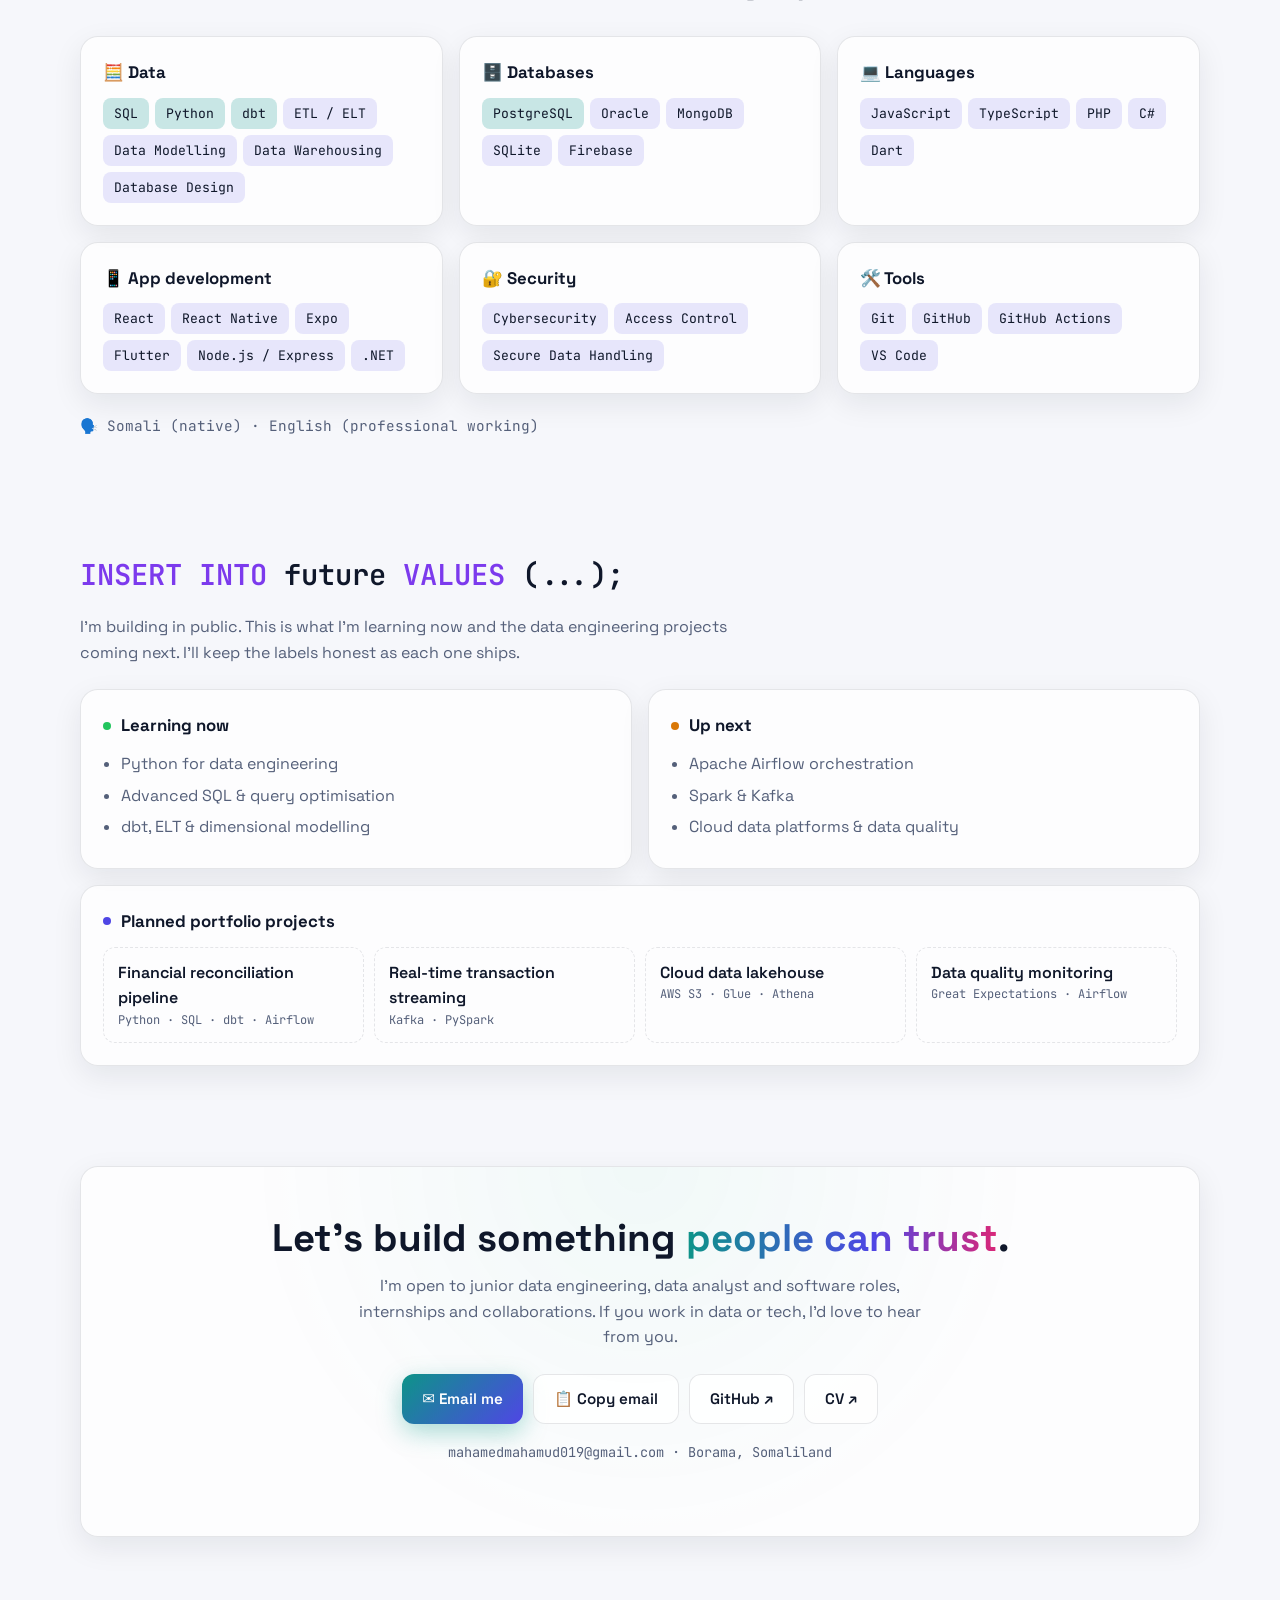
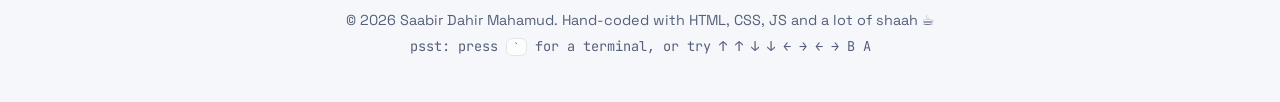
==== commit e0506fe7: "Add Retail Data Warehouse project; move dbt into current skills Co-Authored-By: Claude Opus 5.5 <nor" ====
--- a/index.html
+++ b/index.html
@@ -180,6 +180,15 @@
         <button class="chip" data-filter="data">data</button>
       </div>
       <div class="projects-grid" id="projectsGrid">
+        <article class="card project featured" data-type="data backend">
+          <div class="p-top"><span class="p-emoji">🏬</span><span class="pill live">New · Data engineering</span></div>
+          <h3>Retail Data Warehouse</h3>
+          <p>An end-to-end <b>ELT pipeline</b> for a retail chain. Python extracts messy point-of-sale data and loads it into <b>PostgreSQL</b> with <code>COPY</code> and a load audit. <b>dbt</b> cleans and deduplicates it and builds a <b>star schema</b> (sales fact, date, store, product and customer dimensions). Nearly 150 data tests, including revenue reconciliation, rebuild and check the whole warehouse in CI on every push.</p>
+          <div class="tags"><span>Python</span><span>PostgreSQL</span><span>dbt</span><span>SQL</span><span>Star schema</span><span>CI</span></div>
+          <div class="p-links">
+            <a class="p-link" href="https://github.com/mahamed7/retail-data-warehouse" target="_blank" rel="noopener">View code ↗</a>
+          </div>
+        </article>
         <article class="card project featured" data-type="web data">
           <div class="p-top"><span class="p-emoji">🩺</span><span class="pill live">Featured</span></div>
           <h3>HersiHealth</h3>
@@ -294,7 +303,7 @@
       <div class="skills-grid">
         <div class="card skill-card">
           <h3>🧮 Data</h3>
-          <div class="tags big"><span class="hot">SQL</span><span class="hot">Python</span><span>ETL / ELT</span><span>Data Modelling</span><span>Data Warehousing</span><span>Database Design</span></div>
+          <div class="tags big"><span class="hot">SQL</span><span class="hot">Python</span><span class="hot">dbt</span><span>ETL / ELT</span><span>Data Modelling</span><span>Data Warehousing</span><span>Database Design</span></div>
         </div>
         <div class="card skill-card">
           <h3>🗄️ Databases</h3>
@@ -330,13 +339,13 @@
           <ul>
             <li>Python for data engineering</li>
             <li>Advanced SQL &amp; query optimisation</li>
-            <li>ETL/ELT &amp; dimensional modelling</li>
+            <li>dbt, ELT &amp; dimensional modelling</li>
           </ul>
         </div>
         <div class="card road-col">
           <h3><span class="dot next"></span> Up next</h3>
           <ul>
-            <li>Apache Airflow &amp; dbt</li>
+            <li>Apache Airflow orchestration</li>
             <li>Spark &amp; Kafka</li>
             <li>Cloud data platforms &amp; data quality</li>
           </ul>
@@ -344,7 +353,6 @@
         <div class="card road-col wide">
           <h3><span class="dot plan"></span> Planned portfolio projects</h3>
           <ul class="planned">
-            <li><b>Retail data warehouse</b><span>PostgreSQL · dbt · Power BI</span></li>
             <li><b>Financial reconciliation pipeline</b><span>Python · SQL · dbt · Airflow</span></li>
             <li><b>Real-time transaction streaming</b><span>Kafka · PySpark</span></li>
             <li><b>Cloud data lakehouse</b><span>AWS S3 · Glue · Athena</span></li>
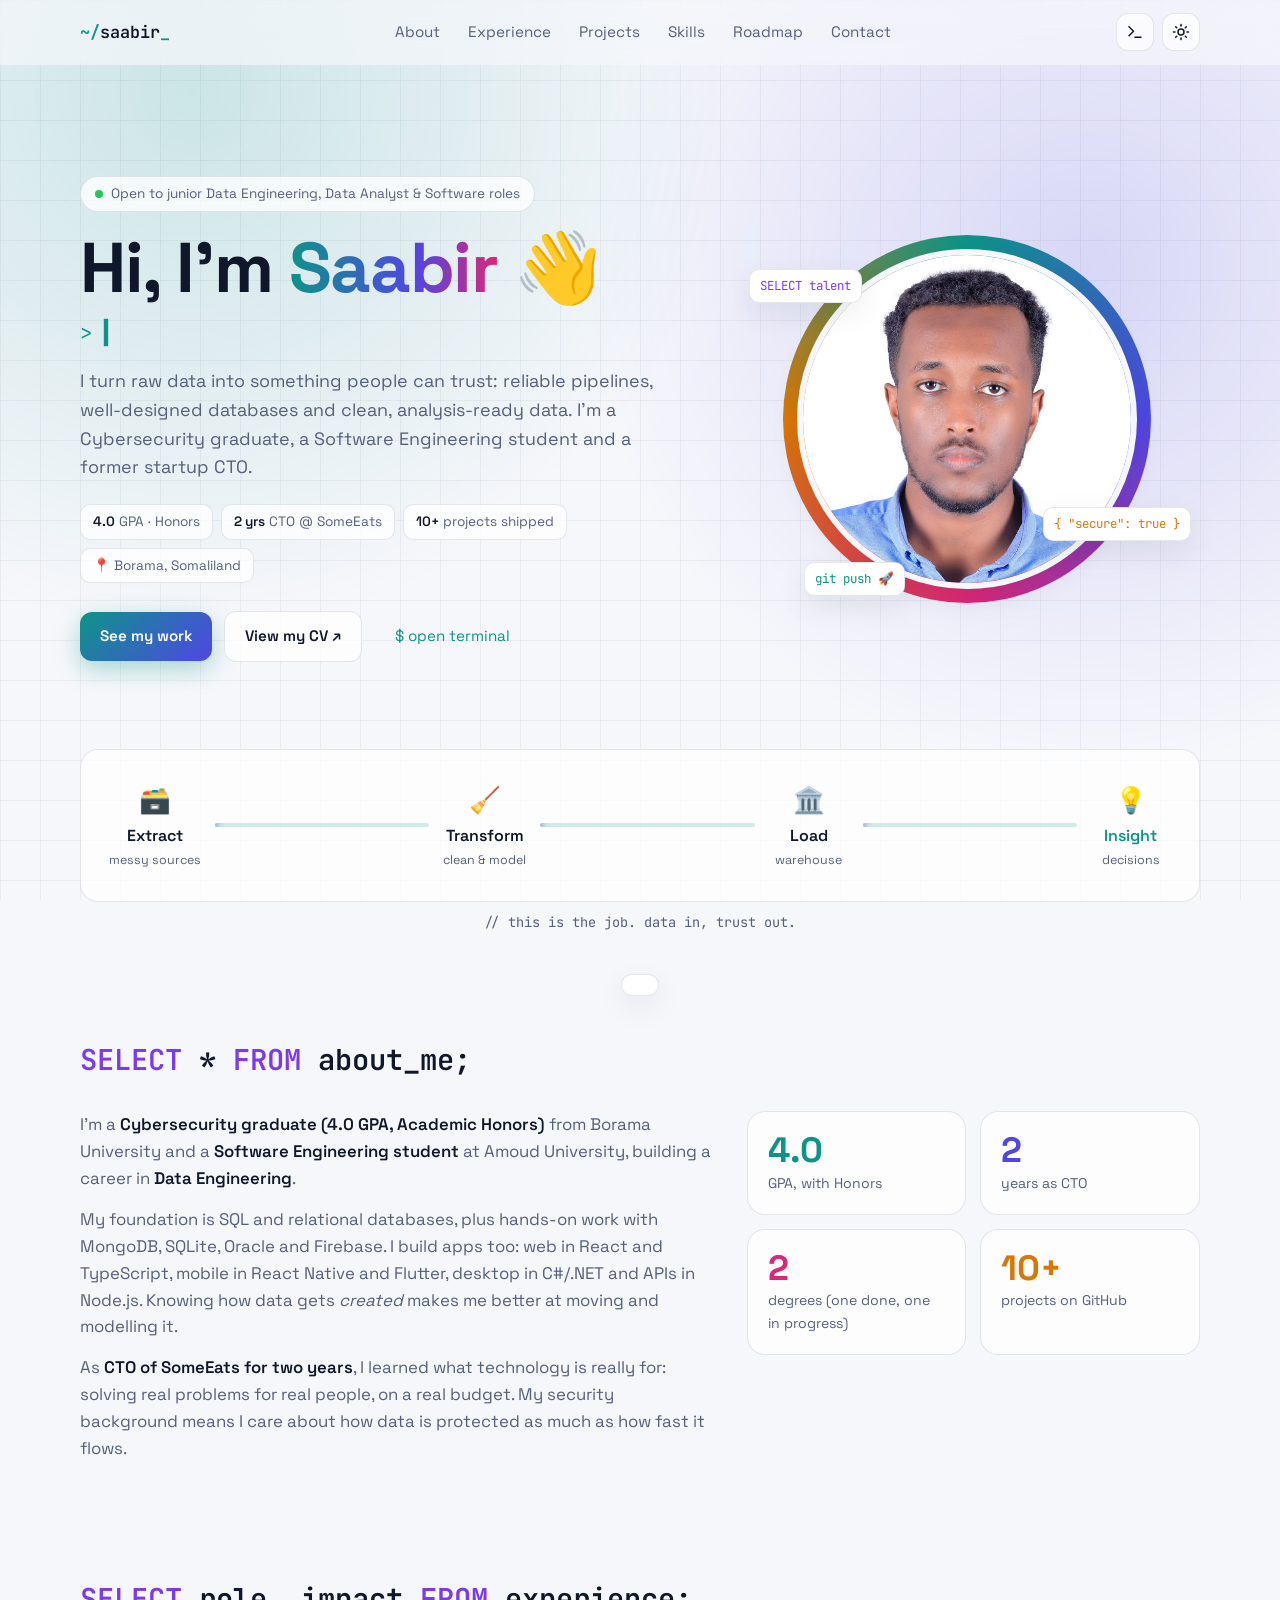
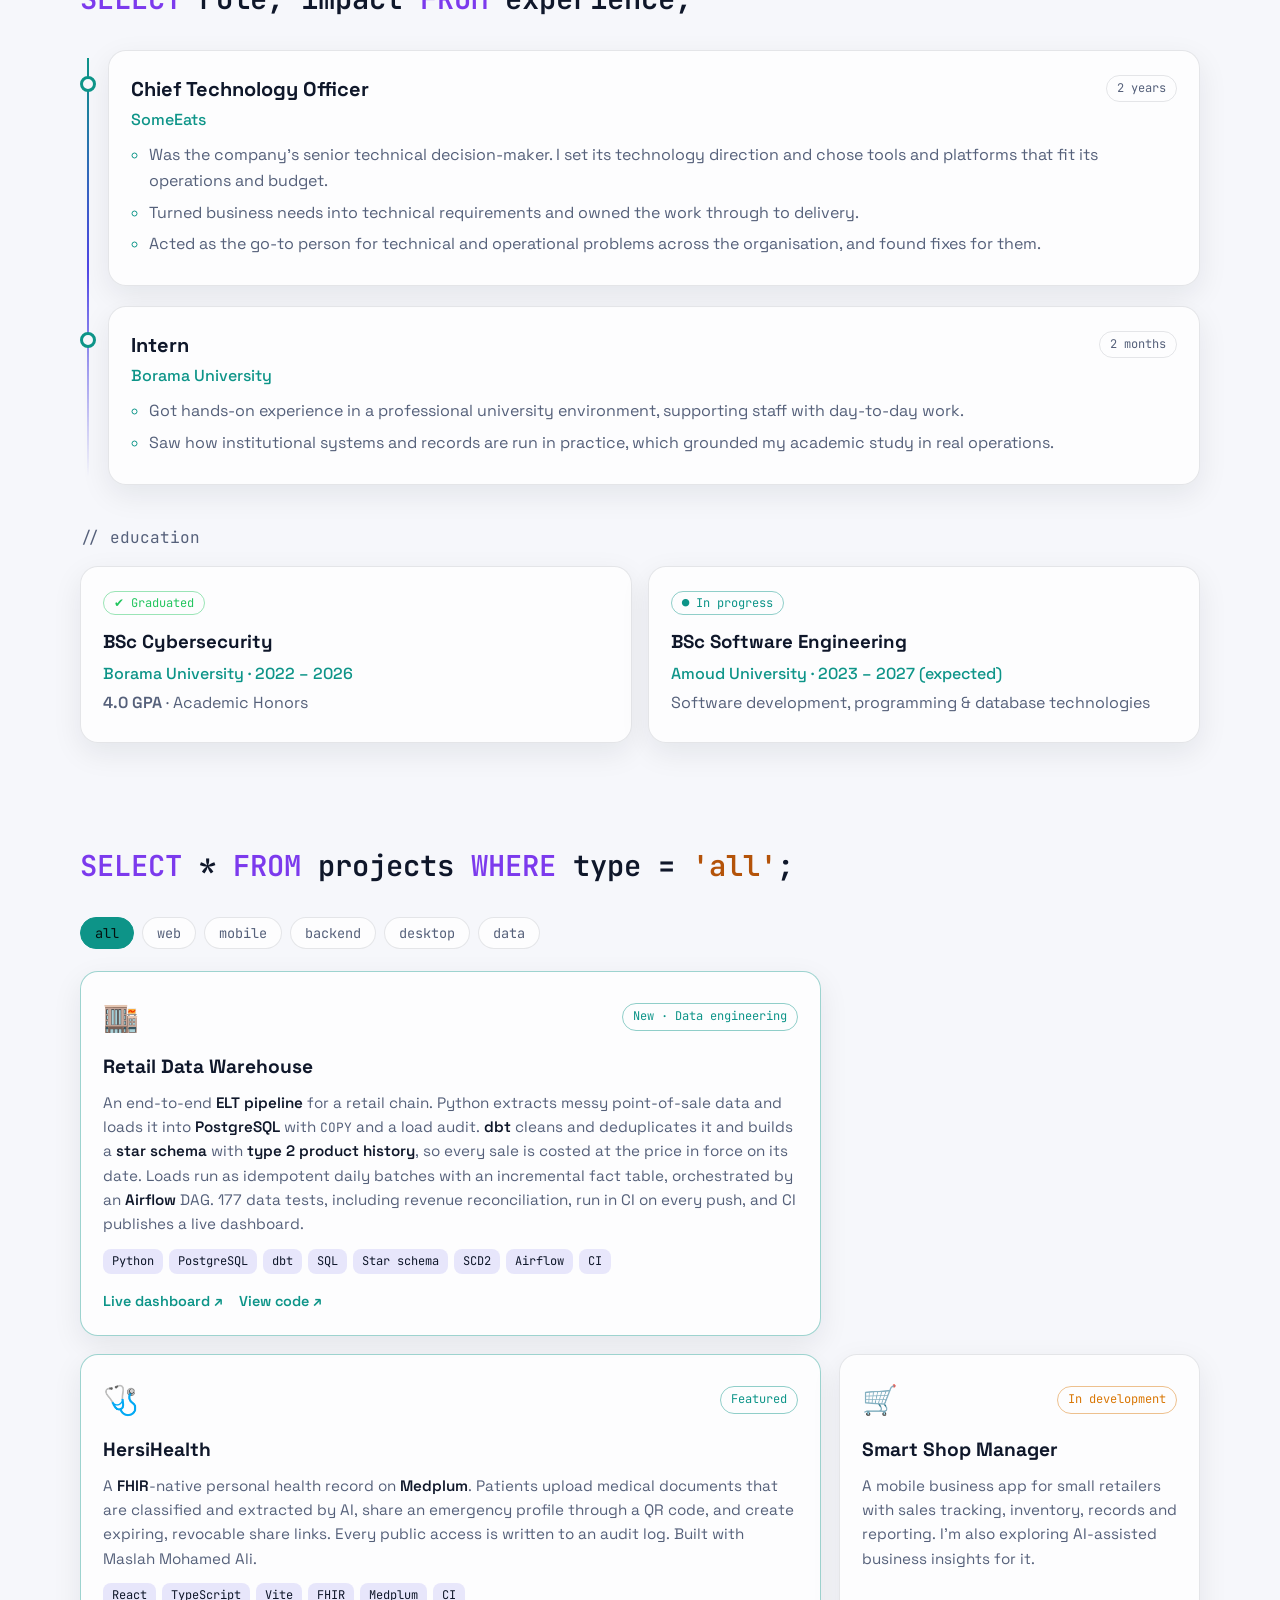
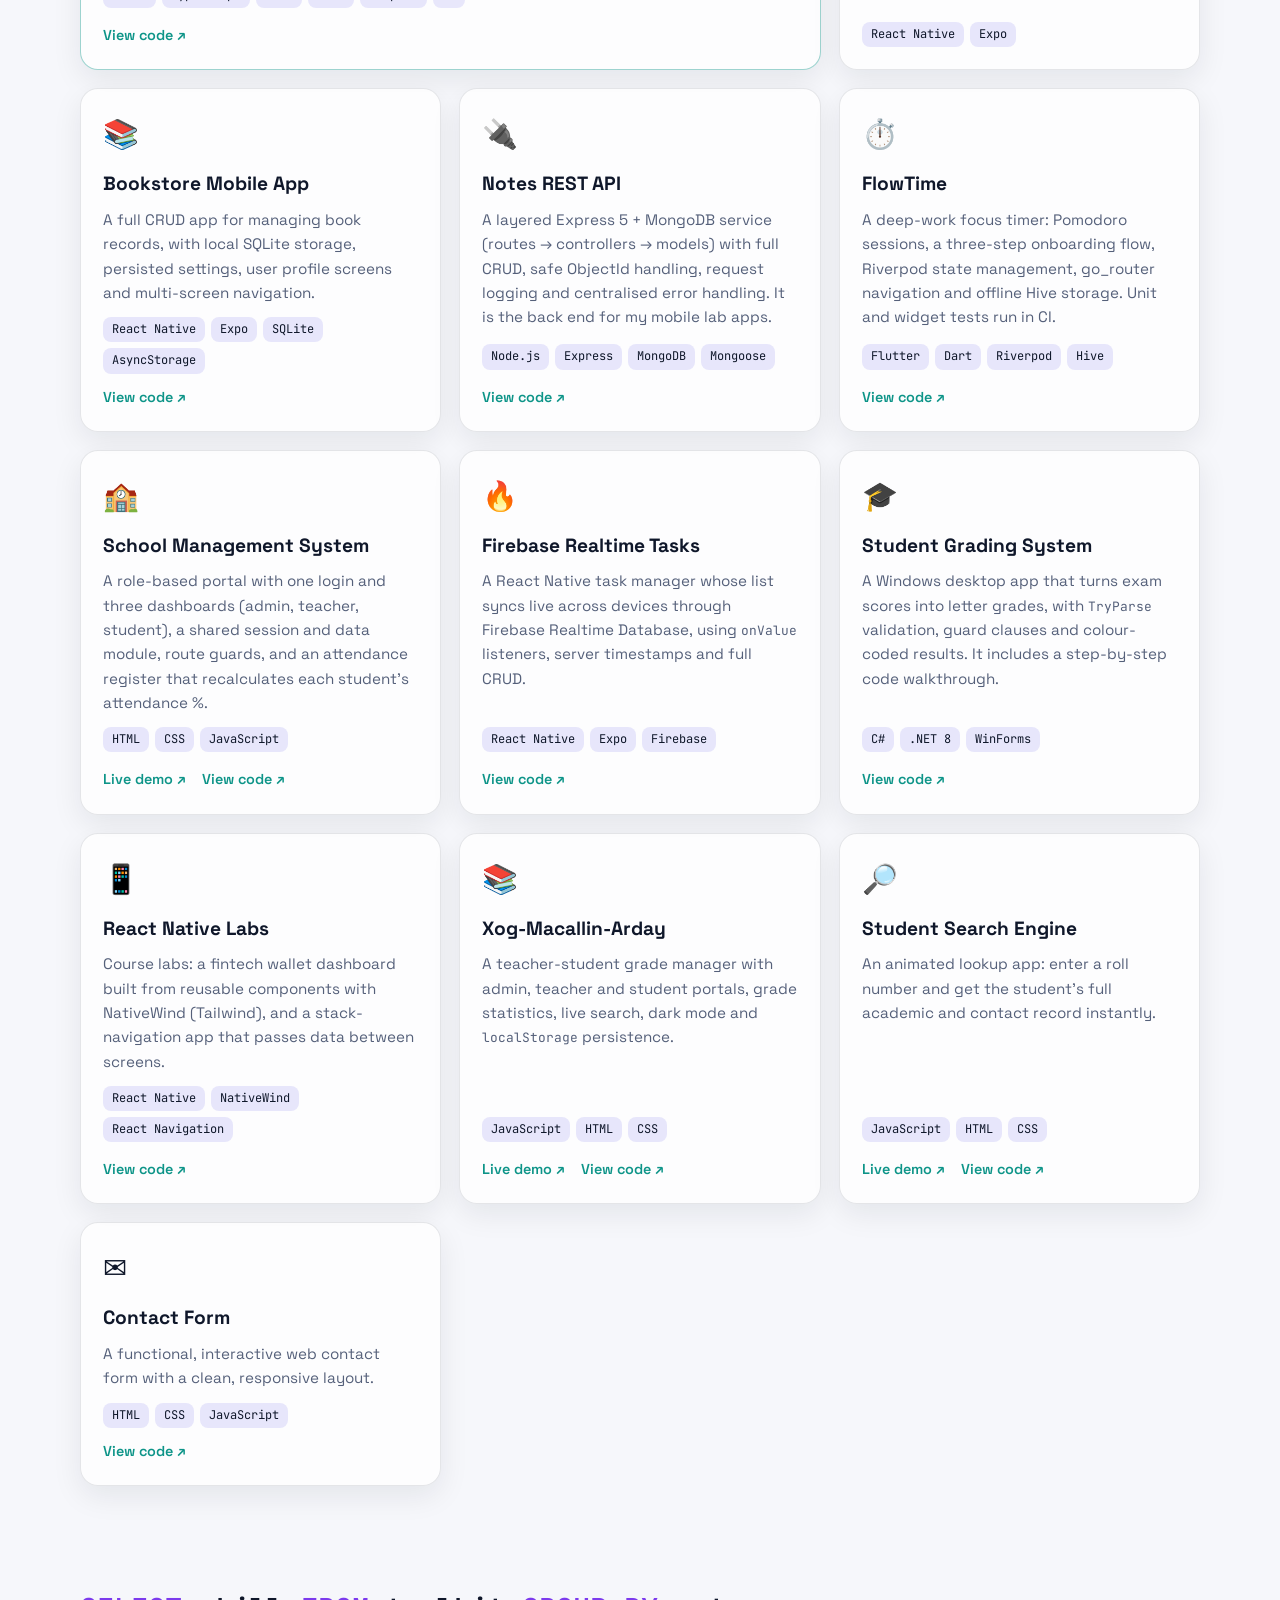
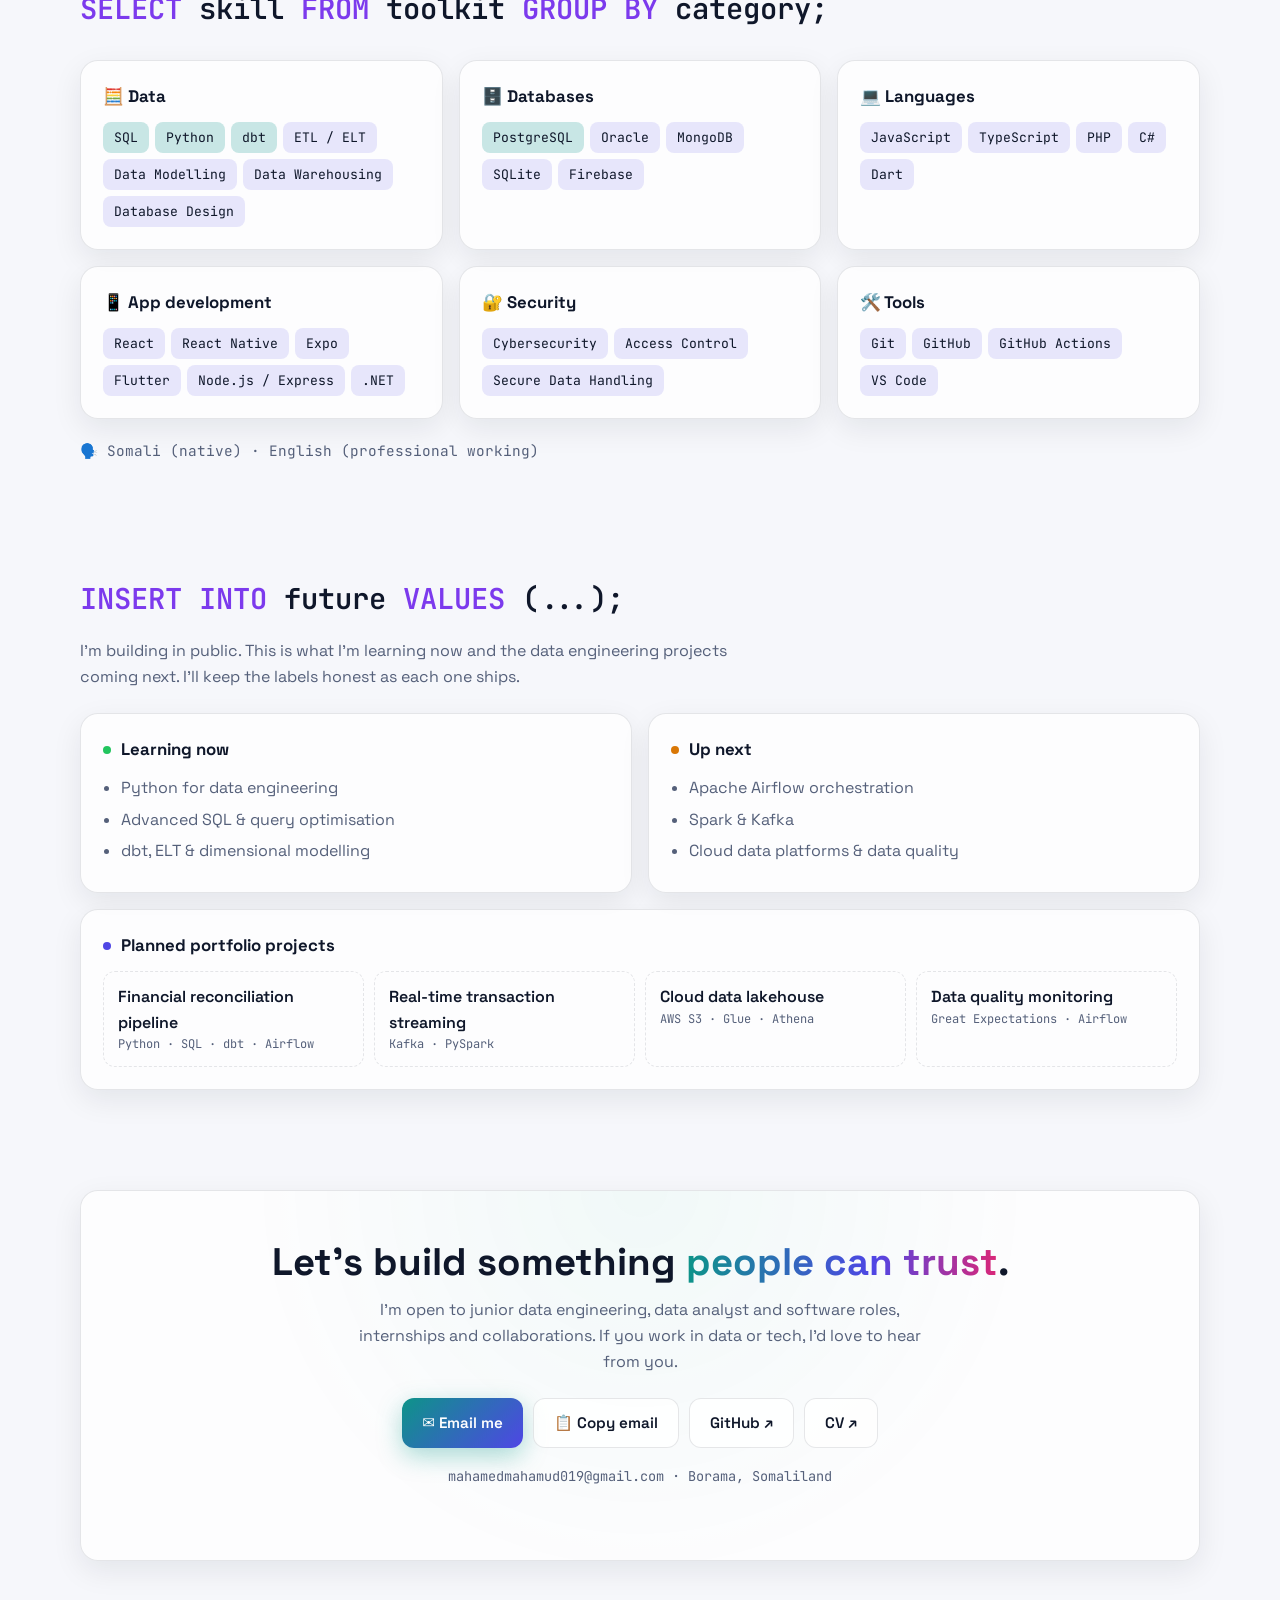
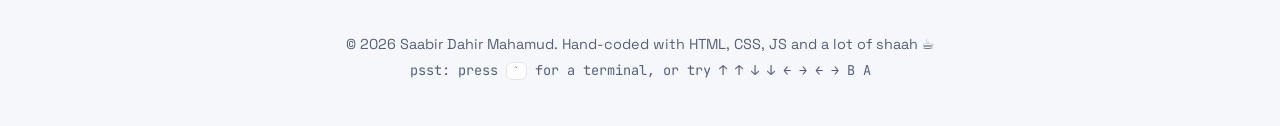
==== commit 141d43ff: "Warehouse project: live dashboard link, SCD2, Airflow and 177 tests Co-Authored-By: Claude Opus 5.5 " ====
--- a/index.html
+++ b/index.html
@@ -183,9 +183,10 @@
         <article class="card project featured" data-type="data backend">
           <div class="p-top"><span class="p-emoji">🏬</span><span class="pill live">New · Data engineering</span></div>
           <h3>Retail Data Warehouse</h3>
-          <p>An end-to-end <b>ELT pipeline</b> for a retail chain. Python extracts messy point-of-sale data and loads it into <b>PostgreSQL</b> with <code>COPY</code> and a load audit. <b>dbt</b> cleans and deduplicates it and builds a <b>star schema</b> (sales fact, date, store, product and customer dimensions). Nearly 150 data tests, including revenue reconciliation, rebuild and check the whole warehouse in CI on every push.</p>
-          <div class="tags"><span>Python</span><span>PostgreSQL</span><span>dbt</span><span>SQL</span><span>Star schema</span><span>CI</span></div>
-          <div class="p-links">
+          <p>An end-to-end <b>ELT pipeline</b> for a retail chain. Python extracts messy point-of-sale data and loads it into <b>PostgreSQL</b> with <code>COPY</code> and a load audit. <b>dbt</b> cleans and deduplicates it and builds a <b>star schema</b> with <b>type 2 product history</b>, so every sale is costed at the price in force on its date. Loads run as idempotent daily batches with an incremental fact table, orchestrated by an <b>Airflow</b> DAG. 177 data tests, including revenue reconciliation, run in CI on every push, and CI publishes a live dashboard.</p>
+          <div class="tags"><span>Python</span><span>PostgreSQL</span><span>dbt</span><span>SQL</span><span>Star schema</span><span>SCD2</span><span>Airflow</span><span>CI</span></div>
+          <div class="p-links">
+            <a class="p-link" href="https://mahamed7.github.io/retail-data-warehouse/" target="_blank" rel="noopener">Live dashboard ↗</a>
             <a class="p-link" href="https://github.com/mahamed7/retail-data-warehouse" target="_blank" rel="noopener">View code ↗</a>
           </div>
         </article>
